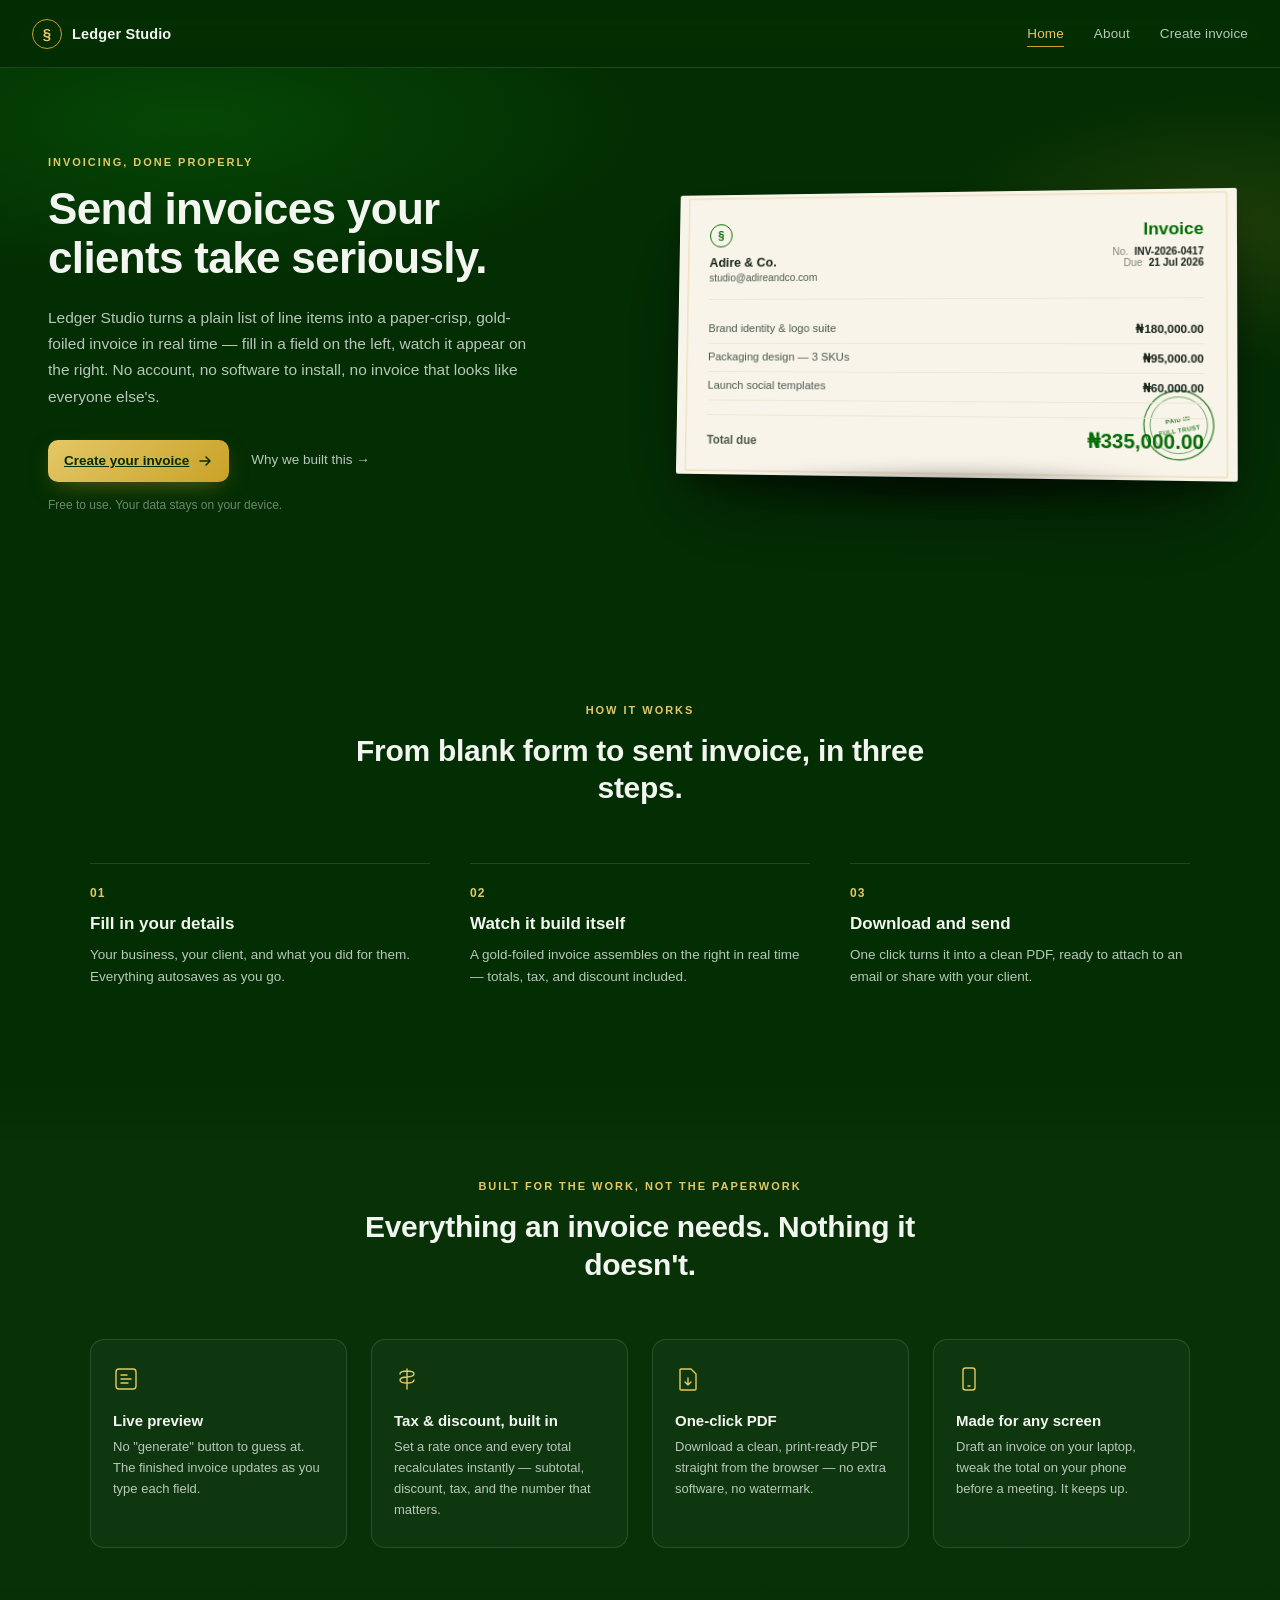
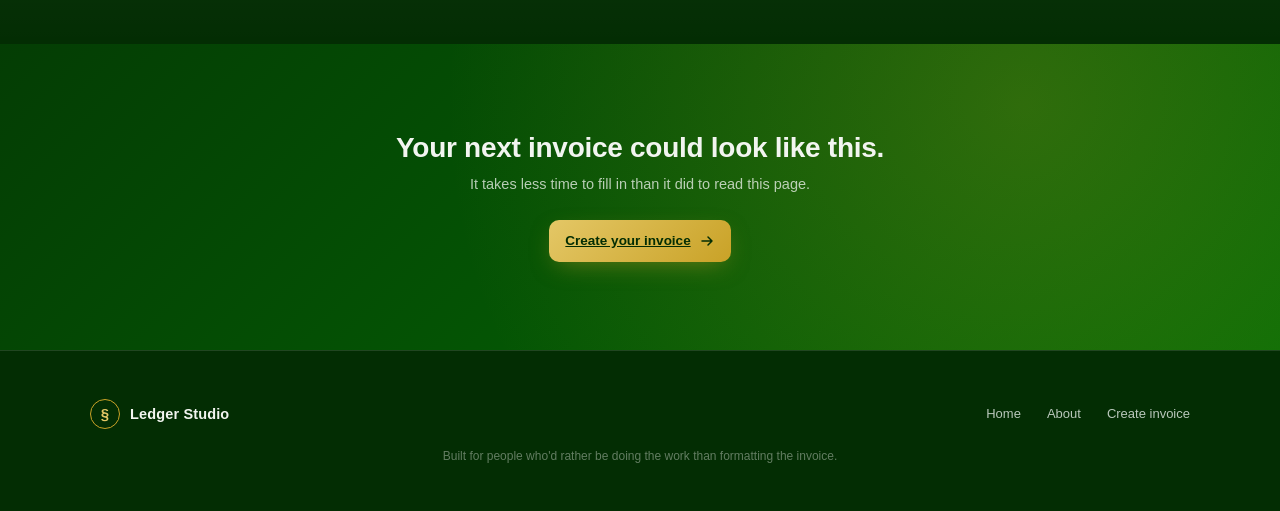
==== Index.html @ af2171fd "My first push" ====
<!DOCTYPE html>
<html lang="en">
<head>
<meta charset="UTF-8">
<meta name="viewport" content="width=device-width, initial-scale=1.0">
<title>Ledger Studio — Invoices your clients take seriously</title>
<link rel="preconnect" href="https://api.fontshare.com">
<link href="https://api.fontshare.com/v2/css?f[]=satoshi@400,500,700,900&display=swap" rel="stylesheet">
<link rel="stylesheet" href="style.css">
</head>
<body class="page-marketing">

<!-- ============ SITE NAV ============ -->
<nav class="site-nav">
  <a href="index.html" class="site-nav-brand">
    <span class="site-nav-mark">§</span>
    <span>Ledger Studio</span>
  </a>
  <div class="site-nav-links">
    <a href="index.html" class="site-nav-active">Home</a>
    <a href="about.html">About</a>
    <a href="app.html">Create invoice</a>
  </div>
  <button class="site-nav-toggle" aria-label="Toggle menu" aria-expanded="false">
    <span></span><span></span><span></span>
  </button>
</nav>

<!-- ============ HERO ============ -->
<header class="hero">
  <div class="hero-glow" aria-hidden="true"></div>
  <div class="hero-inner">
    <div class="hero-copy" data-reveal>
      <p class="eyebrow">Invoicing, done properly</p>
      <h1 class="hero-title">Send invoices your<br>clients take seriously.</h1>
      <p class="hero-sub">
        Ledger Studio turns a plain list of line items into a paper-crisp,
        gold-foiled invoice in real time — fill in a field on the left,
        watch it appear on the right. No account, no software to install,
        no invoice that looks like everyone else's.
      </p>
      <div class="hero-actions">
        <a href="app.html" class="primary-btn hero-cta">
          <span>Create your invoice</span>
          <svg width="16" height="16" viewBox="0 0 16 16" fill="none"><path d="M3 8h10M9 4l4 4-4 4" stroke="currentColor" stroke-width="1.5" stroke-linecap="round" stroke-linejoin="round"/></svg>
        </a>
        <a href="about.html" class="text-link">Why we built this →</a>
      </div>
      <p class="hero-note">Free to use. Your data stays on your device.</p>
    </div>

    <!-- signature element: live-feeling mini invoice mockup -->
    <div class="hero-mock-wrap" data-reveal>
      <div class="hero-mock">
        <svg class="foil-frame" viewBox="0 0 800 1040" preserveAspectRatio="none">
          <rect x="14" y="14" width="772" height="1012" rx="2" class="foil-rect"/>
        </svg>
        <div class="mock-head">
          <div>
            <span class="mock-mark">§</span>
            <p class="mock-brand">Adire &amp; Co.</p>
            <p class="mock-detail">studio@adireandco.com</p>
          </div>
          <div class="mock-meta">
            <p class="mock-invoice-word">Invoice</p>
            <p class="mock-row"><span>No.</span><b>INV-2026-0417</b></p>
            <p class="mock-row"><span>Due</span><b>21 Jul 2026</b></p>
          </div>
        </div>
        <div class="mock-divider"></div>
        <div class="mock-line"><span>Brand identity &amp; logo suite</span><b>₦180,000.00</b></div>
        <div class="mock-line"><span>Packaging design — 3 SKUs</span><b>₦95,000.00</b></div>
        <div class="mock-line mock-line-in"><span>Launch social templates</span><b>₦60,000.00</b></div>
        <div class="mock-divider thin"></div>
        <div class="mock-total">
          <span>Total due</span>
          <b id="mockTotal">₦0.00</b>
        </div>
        <div class="mock-seal">
          <svg width="72" height="72" viewBox="0 0 120 120">
            <circle cx="60" cy="60" r="56" class="seal-ring"/>
            <circle cx="60" cy="60" r="46" class="seal-ring-inner"/>
            <text x="60" y="55" text-anchor="middle" class="seal-text">PAID IN</text>
            <text x="60" y="72" text-anchor="middle" class="seal-text">FULL TRUST</text>
          </svg>
        </div>
      </div>
      <div class="hero-mock-shadow" aria-hidden="true"></div>
    </div>
  </div>
</header>

<!-- ============ HOW IT WORKS ============ -->
<section class="section" id="how">
  <div class="section-inner">
    <p class="eyebrow center" data-reveal>How it works</p>
    <h2 class="section-title center" data-reveal>From blank form to sent invoice, in three steps.</h2>

    <div class="steps">
      <div class="step" data-reveal>
        <span class="step-index">01</span>
        <h3>Fill in your details</h3>
        <p>Your business, your client, and what you did for them. Everything autosaves as you go.</p>
      </div>
      <div class="step" data-reveal>
        <span class="step-index">02</span>
        <h3>Watch it build itself</h3>
        <p>A gold-foiled invoice assembles on the right in real time — totals, tax, and discount included.</p>
      </div>
      <div class="step" data-reveal>
        <span class="step-index">03</span>
        <h3>Download and send</h3>
        <p>One click turns it into a clean PDF, ready to attach to an email or share with your client.</p>
      </div>
    </div>
  </div>
</section>

<!-- ============ FEATURES ============ -->
<section class="section section-alt" id="features">
  <div class="section-inner">
    <p class="eyebrow center" data-reveal>Built for the work, not the paperwork</p>
    <h2 class="section-title center" data-reveal>Everything an invoice needs. Nothing it doesn't.</h2>

    <div class="feature-grid">
      <article class="feature-card" data-reveal>
        <svg width="26" height="26" viewBox="0 0 26 26" fill="none"><rect x="3" y="3" width="20" height="20" rx="3" stroke="currentColor" stroke-width="1.4"/><path d="M8 13h10M8 9h6M8 17h7" stroke="currentColor" stroke-width="1.4" stroke-linecap="round"/></svg>
        <h3>Live preview</h3>
        <p>No "generate" button to guess at. The finished invoice updates as you type each field.</p>
      </article>
      <article class="feature-card" data-reveal>
        <svg width="26" height="26" viewBox="0 0 26 26" fill="none"><path d="M13 3v20M6 8c0-2.5 3-3 7-3s7 .8 7 3-3 2.7-7 3-7 .5-7 3 3 3 7 3 7-.5 7-3" stroke="currentColor" stroke-width="1.4" stroke-linecap="round"/></svg>
        <h3>Tax &amp; discount, built in</h3>
        <p>Set a rate once and every total recalculates instantly — subtotal, discount, tax, and the number that matters.</p>
      </article>
      <article class="feature-card" data-reveal>
        <svg width="26" height="26" viewBox="0 0 26 26" fill="none"><path d="M6 3h10l5 5v15a1 1 0 0 1-1 1H6a1 1 0 0 1-1-1V4a1 1 0 0 1 1-1z" stroke="currentColor" stroke-width="1.4" stroke-linejoin="round"/><path d="M13 12v7m0 0l-3-3m3 3l3-3" stroke="currentColor" stroke-width="1.4" stroke-linecap="round" stroke-linejoin="round"/></svg>
        <h3>One-click PDF</h3>
        <p>Download a clean, print-ready PDF straight from the browser — no extra software, no watermark.</p>
      </article>
      <article class="feature-card" data-reveal>
        <svg width="26" height="26" viewBox="0 0 26 26" fill="none"><rect x="7" y="2" width="12" height="22" rx="2.5" stroke="currentColor" stroke-width="1.4"/><path d="M12 20h2" stroke="currentColor" stroke-width="1.4" stroke-linecap="round"/></svg>
        <h3>Made for any screen</h3>
        <p>Draft an invoice on your laptop, tweak the total on your phone before a meeting. It keeps up.</p>
      </article>
    </div>
  </div>
</section>

<!-- ============ CTA BANNER ============ -->
<section class="cta-banner">
  <div class="cta-banner-inner" data-reveal>
    <h2>Your next invoice could look like this.</h2>
    <p>It takes less time to fill in than it did to read this page.</p>
    <a href="app.html" class="primary-btn">
      <span>Create your invoice</span>
      <svg width="16" height="16" viewBox="0 0 16 16" fill="none"><path d="M3 8h10M9 4l4 4-4 4" stroke="currentColor" stroke-width="1.5" stroke-linecap="round" stroke-linejoin="round"/></svg>
    </a>
  </div>
</section>

<!-- ============ FOOTER ============ -->
<footer class="site-footer">
  <div class="footer-inner">
    <a href="index.html" class="site-nav-brand">
      <span class="site-nav-mark">§</span>
      <span>Ledger Studio</span>
    </a>
    <div class="footer-links">
      <a href="index.html">Home</a>
      <a href="about.html">About</a>
      <a href="app.html">Create invoice</a>
    </div>
    <p class="footer-credit">Built for people who'd rather be doing the work than formatting the invoice.</p>
  </div>
</footer>

<script src="main.js"></script>
<script>
  // count up the hero mock total once it scrolls into view
  const mockTotalEl = document.getElementById('mockTotal');
  const target = 335000;
  const symbol = '₦';
  let started = false;
  const fmt = (n) => symbol + n.toLocaleString('en-US', { minimumFractionDigits: 2, maximumFractionDigits: 2 });

  const wrap = document.querySelector('.hero-mock-wrap');
  if (wrap && 'IntersectionObserver' in window) {
    const obs = new IntersectionObserver((entries) => {
      entries.forEach((entry) => {
        if (entry.isIntersecting && !started) {
          started = true;
          const duration = 1100;
          const start = performance.now();
          function tick(now){
            const p = Math.min(1, (now - start) / duration);
            const eased = 1 - Math.pow(1 - p, 3);
            mockTotalEl.textContent = fmt(target * eased);
            if (p < 1) requestAnimationFrame(tick);
          }
          requestAnimationFrame(tick);
          obs.disconnect();
        }
      });
    }, { threshold: 0.4 });
    obs.observe(wrap);
  } else if (mockTotalEl) {
    mockTotalEl.textContent = fmt(target);
  }
</script>
</body>
</html>
---- style.css ----
/* ============================================================
   LEDGER STUDIO — INVOICE GENERATOR
   Design tokens
   ============================================================ */
:root{
  --green-900:#032D03;
  --green-800:#043D04;
  --green-700:#046C04;
  --green-600:#0B8A0B;
  --green-500:#15A315;
  --gold:#C9A227;
  --gold-soft:#E4C766;
  --cream:#F8F4EA;
  --cream-dim:#EDE6D4;
  --ink:#16241A;
  --ink-soft:#4B5A4E;
  --offwhite:#F2F5F0;
  --offwhite-dim:#B9C7BB;
  --line:rgba(242,245,240,0.12);

  --font: 'Satoshi', -apple-system, BlinkMacSystemFont, 'Segoe UI', sans-serif;

  --nav-h: 68px;

  --ease: cubic-bezier(.22,.9,.32,1);
  --ease-soft: cubic-bezier(.4,0,.2,1);
}

*{ box-sizing:border-box; margin:0; padding:0; }

html{ scroll-behavior:smooth; }

body{
  font-family:var(--font);
  background: var(--green-900);
  color: var(--offwhite);
  min-height:100vh;
  overflow-x:hidden;
}

::selection{ background:var(--gold); color:var(--green-900); }

::-webkit-scrollbar{ width:8px; height:8px; }
::-webkit-scrollbar-track{ background:transparent; }
::-webkit-scrollbar-thumb{ background:rgba(242,245,240,0.18); border-radius:8px; }
::-webkit-scrollbar-thumb:hover{ background:var(--gold); }

button, input, select, textarea{ font-family:var(--font); }

/* ============================================================
   INTRO CURTAIN — draws a check inside a ring, then lifts away
   ============================================================ */
.curtain{
  position:fixed; inset:0; z-index:100;
  background: radial-gradient(circle at 50% 40%, var(--green-800), var(--green-900) 70%);
  display:flex; flex-direction:column; align-items:center; justify-content:center;
  gap:18px;
  animation: curtainLift .9s var(--ease) 1.9s forwards;
}
.curtain-mark{ animation: markIn .8s var(--ease-soft) .15s both; }
.curtain-check{
  stroke-dasharray:40; stroke-dashoffset:40;
  animation: drawCheck .6s var(--ease-soft) .9s forwards;
}
.curtain-label{
  font-size:11px; letter-spacing:.32em; font-weight:700;
  color:var(--gold-soft); opacity:0;
  animation: fadeUp .6s var(--ease-soft) 1.1s forwards;
}
@keyframes markIn{ from{ opacity:0; transform:scale(.7);} to{ opacity:1; transform:scale(1);} }
@keyframes drawCheck{ to{ stroke-dashoffset:0; } }
@keyframes fadeUp{ from{ opacity:0; transform:translateY(8px);} to{ opacity:1; transform:translateY(0);} }
@keyframes curtainLift{
  to{ opacity:0; visibility:hidden; transform:translateY(-3%); pointer-events:none; }
}

/* ============================================================
   SITE NAV — shared across index / about / app
   ============================================================ */
.site-nav{
  position:sticky; top:0; z-index:50;
  height:var(--nav-h);
  display:flex; align-items:center; justify-content:space-between;
  padding:0 32px;
  background:rgba(3,45,3,0.72);
  backdrop-filter:blur(14px) saturate(140%);
  -webkit-backdrop-filter:blur(14px) saturate(140%);
  border-bottom:1px solid var(--line);
  transition: background .3s var(--ease-soft), box-shadow .3s var(--ease-soft);
}
.site-nav.scrolled{
  background:rgba(3,45,3,0.92);
  box-shadow:0 8px 24px -12px rgba(0,0,0,0.5);
}
.site-nav-brand{
  display:flex; align-items:center; gap:10px;
  color:var(--offwhite); text-decoration:none;
  font-weight:700; font-size:14.5px; letter-spacing:.01em;
}
.site-nav-mark{
  width:30px; height:30px; border-radius:50%;
  border:1px solid var(--gold); color:var(--gold-soft);
  display:flex; align-items:center; justify-content:center;
  font-size:15px; font-weight:700; flex-shrink:0;
}
.site-nav-links{
  display:flex; align-items:center; gap:30px;
}
.site-nav-links a{
  color:var(--offwhite-dim); text-decoration:none; font-size:13.5px;
  letter-spacing:.01em; position:relative; padding:6px 0;
  transition:color .2s var(--ease-soft);
}
.site-nav-links a::after{
  content:""; position:absolute; left:0; right:100%; bottom:0; height:1px;
  background:var(--gold); transition:right .25s var(--ease-soft);
}
.site-nav-links a:hover{ color:var(--offwhite); }
.site-nav-links a:hover::after{ right:0; }
.site-nav-links a.site-nav-active{ color:var(--gold-soft); }
.site-nav-links a.site-nav-active::after{ right:0; }

.site-nav-toggle{
  display:none; flex-direction:column; justify-content:center; gap:5px;
  width:36px; height:36px; background:transparent; border:none; cursor:pointer;
  padding:0;
}
.site-nav-toggle span{
  display:block; width:22px; height:1.5px; background:var(--offwhite);
  transition: transform .3s var(--ease-soft), opacity .2s var(--ease-soft);
  margin:0 auto;
}
.site-nav-toggle.open span:nth-child(1){ transform:translateY(6.5px) rotate(45deg); }
.site-nav-toggle.open span:nth-child(2){ opacity:0; }
.site-nav-toggle.open span:nth-child(3){ transform:translateY(-6.5px) rotate(-45deg); }

@media (max-width: 760px){
  .site-nav{ padding:0 18px; }
  .site-nav-toggle{ display:flex; }
  .site-nav-links{
    position:fixed; top:var(--nav-h); left:0; right:0;
    background:var(--green-900); border-bottom:1px solid var(--line);
    flex-direction:column; align-items:flex-start; gap:0;
    max-height:0; overflow:hidden; opacity:0;
    transition: max-height .35s var(--ease-soft), opacity .25s var(--ease-soft);
  }
  .site-nav-links.open{ max-height:280px; opacity:1; box-shadow:0 16px 30px -14px rgba(0,0,0,.5); }
  .site-nav-links a{ width:100%; padding:16px 20px; border-bottom:1px solid var(--line); }
  .site-nav-links a::after{ display:none; }
}

/* ============================================================
   SHELL LAYOUT
   ============================================================ */
.shell{
  display:grid;
  grid-template-columns: 420px 1fr;
  min-height:100vh;
}

/* ============================================================
   LEFT PANEL — control surface
   ============================================================ */
.panel{
  background: linear-gradient(180deg, var(--green-800), var(--green-900) 60%);
  border-right:1px solid var(--line);
  display:flex; flex-direction:column;
  height:calc(100vh - var(--nav-h)); position:sticky; top:var(--nav-h);
}

.panel-head{
  display:flex; align-items:center; justify-content:space-between;
  padding:26px 28px 20px;
  border-bottom:1px solid var(--line);
}
.brand{ display:flex; align-items:center; gap:12px; }
.brand-mark{
  width:36px; height:36px; border-radius:50%;
  border:1px solid var(--gold);
  display:flex; align-items:center; justify-content:center;
  font-size:18px; color:var(--gold-soft);
  font-weight:700;
}
.brand-name{ font-size:15px; font-weight:700; letter-spacing:.01em; }
.brand-sub{ font-size:11px; color:var(--offwhite-dim); letter-spacing:.05em; margin-top:1px; }

.ghost-btn{
  background:transparent; border:1px solid var(--line); color:var(--offwhite-dim);
  font-size:11px; padding:7px 13px; border-radius:20px; cursor:pointer;
  letter-spacing:.03em;
  transition: border-color .25s var(--ease-soft), color .25s var(--ease-soft);
}
.ghost-btn:hover{ border-color:var(--gold); color:var(--gold-soft); }

.panel-scroll{
  flex:1; overflow-y:auto;
  padding:8px 28px 28px;
}

.field-group{
  padding-top:26px;
  animation: groupIn .6s var(--ease-soft) both;
  animation-delay: calc(var(--d) * 70ms + 200ms);
}
@keyframes groupIn{
  from{ opacity:0; transform:translateY(10px); }
  to{ opacity:1; transform:translateY(0); }
}

.group-title{
  display:flex; align-items:center; gap:10px;
  font-size:13px; font-weight:700; color:var(--offwhite);
  margin-bottom:14px; letter-spacing:.01em;
}
.group-index{
  font-size:9px; letter-spacing:.12em; font-weight:700;
  color:var(--green-900); background:var(--gold-soft);
  padding:3px 8px; border-radius:20px;
}

.field{ margin-bottom:12px; }
.field-row{ display:grid; grid-template-columns:1fr 1fr; gap:10px; }

.field label{
  display:block; font-size:10.5px; color:var(--offwhite-dim);
  margin-bottom:6px; letter-spacing:.03em;
}

.field input, .field select, .field textarea{
  width:100%; background:rgba(242,245,240,0.05);
  border:1px solid var(--line); color:var(--offwhite);
  padding:10px 12px; border-radius:9px; font-size:13.5px;
  transition: border-color .2s var(--ease-soft), background .2s var(--ease-soft);
  outline:none;
}
.field input::placeholder, .field textarea::placeholder{ color:rgba(242,245,240,0.28); }
.field input:focus, .field select:focus, .field textarea:focus{
  border-color:var(--gold); background:rgba(242,245,240,0.08);
}
.field textarea{ resize:vertical; line-height:1.5; }
.field select{ appearance:none; cursor:pointer;
  background-image:url("data:image/svg+xml,%3Csvg xmlns='http://www.w3.org/2000/svg' width='10' height='6'%3E%3Cpath d='M1 1l4 4 4-4' stroke='%23B9C7BB' stroke-width='1.4' fill='none' stroke-linecap='round'/%3E%3C/svg%3E");
  background-repeat:no-repeat; background-position:right 12px center;
}

/* ---- line items ---- */
.items-list{ display:flex; flex-direction:column; gap:8px; margin-bottom:12px; }

.item-row{
  display:grid;
  grid-template-columns: 1fr 44px 66px 78px 22px;
  gap:6px; align-items:center;
  animation: itemIn .35s var(--ease-soft) both;
}
@keyframes itemIn{ from{ opacity:0; transform:translateX(-6px);} to{ opacity:1; transform:translateX(0);} }

.item-row input{
  background:rgba(242,245,240,0.05); border:1px solid var(--line); color:var(--offwhite);
  border-radius:7px; padding:8px 8px; font-size:12.5px; width:100%; outline:none;
  transition: border-color .2s var(--ease-soft);
}
.item-row input:focus{ border-color:var(--gold); }
.item-amount{
  font-size:12px; color:var(--gold-soft); text-align:right; font-weight:700;
  white-space:nowrap; overflow:hidden; text-overflow:ellipsis;
}
.item-remove{
  background:transparent; border:none; color:var(--offwhite-dim); cursor:pointer;
  width:22px; height:22px; display:flex; align-items:center; justify-content:center;
  border-radius:50%; transition:color .2s, background .2s;
}
.item-remove:hover{ color:#E4736B; background:rgba(228,115,107,0.12); }

.add-item-btn{
  width:100%; background:transparent; border:1px dashed var(--line);
  color:var(--offwhite-dim); padding:10px; border-radius:9px; cursor:pointer;
  font-size:12.5px; display:flex; align-items:center; justify-content:center; gap:6px;
  transition: border-color .2s var(--ease-soft), color .2s var(--ease-soft);
}
.add-item-btn:hover{ border-color:var(--gold); color:var(--gold-soft); }
.plus{ font-size:14px; }

/* ---- panel footer ---- */
.panel-foot{
  padding:18px 28px 24px; border-top:1px solid var(--line);
  display:flex; flex-direction:column; gap:10px;
}
.primary-btn{
  background: linear-gradient(135deg, var(--gold-soft), var(--gold));
  color:var(--green-900); border:none; border-radius:10px;
  padding:13px 16px; font-size:13.5px; font-weight:700; cursor:pointer;
  display:flex; align-items:center; justify-content:center; gap:8px;
  transition: transform .2s var(--ease-soft), box-shadow .2s var(--ease-soft);
  box-shadow: 0 8px 24px -8px rgba(201,162,39,0.5);
}
.primary-btn:hover{ transform:translateY(-2px); box-shadow:0 12px 28px -8px rgba(201,162,39,0.65); }
.primary-btn:active{ transform:translateY(0); }
.primary-btn svg{ transition:transform .2s var(--ease-soft); }
.primary-btn:hover svg{ transform:translateX(3px); }

.secondary-btn{
  background:transparent; border:1px solid var(--line); color:var(--offwhite);
  border-radius:10px; padding:12px 16px; font-size:13px; cursor:pointer;
  transition: border-color .2s var(--ease-soft), color .2s var(--ease-soft);
}
.secondary-btn:hover{ border-color:var(--green-500); color:var(--green-500); }

/* ============================================================
   RIGHT STAGE — live paper preview
   ============================================================ */
.stage{
  background:
    radial-gradient(circle at 20% 0%, rgba(11,138,11,0.18), transparent 55%),
    radial-gradient(circle at 100% 100%, rgba(201,162,39,0.08), transparent 45%),
    var(--green-900);
  display:flex; align-items:flex-start; justify-content:center;
  padding:64px 48px;
  min-height:calc(100vh - var(--nav-h));
  overflow-y:auto;
}
.stage-inner{
  width:100%; max-width:800px;
  animation: paperRise 1s var(--ease) .3s both;
}
@keyframes paperRise{
  from{ opacity:0; transform:translateY(40px) scale(.97); }
  to{ opacity:1; transform:translateY(0) scale(1); }
}

.paper{
  position:relative;
  background: var(--cream);
  color:var(--ink);
  width:100%;
  min-height:1040px;
  padding:56px 60px 50px;
  box-shadow:
    0 30px 70px -20px rgba(0,0,0,0.55),
    0 8px 20px -6px rgba(0,0,0,0.35);
  transition: box-shadow .4s var(--ease-soft), transform .4s var(--ease-soft);
}
.paper:hover{ transform:translateY(-3px); box-shadow:0 40px 90px -18px rgba(0,0,0,.6), 0 10px 24px -6px rgba(0,0,0,.4); }

.foil-frame{ position:absolute; inset:0; width:100%; height:100%; pointer-events:none; }
.foil-rect{
  fill:none; stroke:var(--gold); stroke-width:1;
  stroke-dasharray:3568; stroke-dashoffset:3568;
  animation: foilDraw 2.1s var(--ease-soft) .6s forwards;
  opacity:.65;
}
@keyframes foilDraw{ to{ stroke-dashoffset:0; } }

.paper-watermark{
  position:absolute; bottom:26px; right:44px;
  font-size:11px; letter-spacing:.35em; color:var(--cream-dim);
  font-weight:700; opacity:.8;
}

/* seal stamp */
.seal{
  position:absolute; top:40%; right:60px;
  opacity:0; transform:scale(2.4) rotate(-18deg);
  pointer-events:none;
}
.seal.stamped{
  animation: sealStamp .6s cubic-bezier(.34,1.56,.64,1) forwards;
}
@keyframes sealStamp{
  0%{ opacity:0; transform:scale(2.4) rotate(-18deg); }
  55%{ opacity:.92; transform:scale(.92) rotate(-12deg); }
  75%{ transform:scale(1.05) rotate(-12deg); }
  100%{ opacity:.9; transform:scale(1) rotate(-12deg); }
}
.seal-ring{ fill:none; stroke:var(--green-700); stroke-width:2; }
.seal-ring-inner{ fill:none; stroke:var(--green-700); stroke-width:1; }
.seal-text{ font-family:var(--font); font-size:10px; font-weight:700; fill:var(--green-700); letter-spacing:.06em; }

/* paper header */
.paper-head{
  display:flex; justify-content:space-between; align-items:flex-start;
  gap:24px; position:relative; z-index:1;
}
.paper-mark{
  display:inline-flex; width:34px; height:34px; border-radius:50%;
  border:1px solid var(--green-700); color:var(--green-700);
  align-items:center; justify-content:center; font-weight:700; font-size:17px;
  margin-bottom:14px;
}
.paper-brand{ max-width:280px; }
.paper-from-name{ font-size:17px; font-weight:700; margin-bottom:6px; color:var(--ink); }
.paper-from-detail{ font-size:12px; color:var(--ink-soft); line-height:1.6; }

.paper-invoice-meta{ text-align:right; }
.invoice-word{
  font-size:30px; font-weight:900; letter-spacing:-.01em;
  color:var(--green-700); margin-bottom:12px;
}
.meta-row{ font-size:12px; color:var(--ink-soft); margin-bottom:4px; display:flex; gap:8px; justify-content:flex-end; }
.meta-row span{ min-width:44px; text-align:left; opacity:.7; }
.meta-row b{ color:var(--ink); font-weight:700; }

.paper-divider{ height:1px; background:var(--cream-dim); margin:28px 0 22px; position:relative; z-index:1; }
.paper-divider.thin{ margin:26px 0 14px; }

.paper-bill-to{ position:relative; z-index:1; margin-bottom:26px; }
.bill-to-label{ font-size:10px; letter-spacing:.14em; color:var(--green-700); font-weight:700; margin-bottom:8px; }
.bill-to-name{ font-size:15px; font-weight:700; margin-bottom:4px; }
.bill-to-detail{ font-size:12px; color:var(--ink-soft); line-height:1.6; }

/* table */
.paper-table{ width:100%; border-collapse:collapse; position:relative; z-index:1; }
.paper-table thead th{
  text-align:left; font-size:10px; letter-spacing:.1em; color:var(--ink-soft);
  font-weight:700; padding-bottom:10px; border-bottom:1.5px solid var(--green-700);
}
.paper-table .col-qty, .paper-table .col-rate, .paper-table .col-amount{ text-align:right; }
.paper-table tbody td{
  padding:12px 0; border-bottom:1px solid var(--cream-dim);
  font-size:13px; vertical-align:top;
  animation: rowFade .4s var(--ease-soft) both;
}
@keyframes rowFade{ from{ opacity:0; transform:translateY(4px);} to{ opacity:1; transform:translateY(0);} }
.paper-table .row-desc{ font-weight:600; max-width:280px; word-break:break-word; overflow-wrap:break-word; }
.paper-table .row-qty, .paper-table .row-rate, .paper-table .row-amount{ text-align:right; color:var(--ink-soft); }
.paper-table .row-amount{ color:var(--ink); font-weight:700; }
.empty-row td{ text-align:center; color:var(--ink-soft); font-size:12px; padding:24px 0; font-style:italic; }

/* totals */
.paper-totals{ display:flex; justify-content:flex-end; position:relative; z-index:1; margin-top:8px; }
.totals-inner{ width:260px; }
.totals-row{ display:flex; justify-content:space-between; font-size:13px; padding:7px 0; color:var(--ink-soft); }
.totals-row b{ color:var(--ink); font-weight:600; }
.total-final{
  border-top:1.5px solid var(--green-700); margin-top:6px; padding-top:12px;
  font-size:15px;
}
.total-final span{ color:var(--ink); font-weight:700; }
.total-final b{
  color:var(--green-700); font-weight:900; font-size:19px;
  transition: color .3s;
}

.paper-foot{ position:relative; z-index:1; }
.foot-label{ font-size:10px; letter-spacing:.12em; color:var(--green-700); font-weight:700; margin-bottom:6px; }
.foot-note{ font-size:12px; color:var(--ink-soft); line-height:1.6; max-width:480px; }

/* ============================================================
   RESPONSIVE
   Breakpoints: 1080 (stack panel above stage), 760 (tighten
   spacing + item grid), 480 (phone: single-column everything,
   larger tap targets, compact paper)
   ============================================================ */

/* --- tablet & below: stack panel above the live preview --- */
@media (max-width: 1080px){
  .shell{ grid-template-columns:1fr; }
  .panel{
    position:relative; height:auto; width:100%;
    border-right:none; border-bottom:1px solid var(--line);
  }
  .panel-scroll{ overflow-y:visible; max-height:none; }
  .stage{ padding:40px 24px 72px; }
}

/* --- small tablet / large phone --- */
@media (max-width: 760px){
  .panel-head{ padding:22px 20px 16px; }
  .panel-scroll{ padding:8px 20px 20px; }
  .panel-foot{ padding:16px 20px 20px; }

  .field-row{ grid-template-columns:1fr 1fr; gap:8px; }

  /* item row: keep qty/rate/amount readable, wrap remove button */
  .item-row{
    grid-template-columns: 1fr 52px 78px 84px 30px;
    gap:5px;
  }
  .item-remove{ width:30px; height:30px; }

  .stage{ padding:32px 18px 64px; }
  .paper{ padding:44px 34px 38px; min-height:0; }
  .invoice-word{ font-size:26px; }
}

/* --- phone --- */
@media (max-width: 480px){
  .panel-head{ padding:18px 16px 14px; }
  .brand-mark{ width:32px; height:32px; font-size:16px; }
  .panel-scroll{ padding:6px 16px 18px; }
  .panel-foot{ padding:14px 16px 18px; gap:8px; }

  .field-row{ grid-template-columns:1fr; gap:12px; }

  .items-list{ gap:12px; }
  .item-row{
    grid-template-columns: 1fr 1fr;
    grid-template-areas:
      "desc desc"
      "qty rate"
      "amount remove";
    gap:6px;
    padding:10px; border:1px solid var(--line); border-radius:9px;
  }
  .item-row .item-desc{ grid-area:desc; }
  .item-row .item-qty{ grid-area:qty; }
  .item-row .item-rate{ grid-area:rate; }
  .item-row .item-amount{ grid-area:amount; text-align:left; align-self:center; }
  .item-row .item-remove{
    grid-area:remove; justify-self:end; width:32px; height:32px;
    border:1px solid var(--line); border-radius:8px;
  }

  .primary-btn, .secondary-btn, .add-item-btn{ padding:13px 16px; font-size:14px; }
  .ghost-btn{ padding:8px 14px; }

  .stage{ padding:24px 12px 56px; }
  .paper{ padding:32px 20px 28px; }

  .paper-head{ flex-direction:column; gap:18px; }
  .paper-invoice-meta{ text-align:left; width:100%; }
  .meta-row{ justify-content:flex-start; }
  .invoice-word{ font-size:24px; margin-bottom:8px; }

  .paper-table{ font-size:12px; }
  .paper-table thead th{ font-size:9px; }
  .paper-table .row-desc{ max-width:120px; }

  .totals-inner{ width:100%; max-width:260px; }
  .total-final b{ font-size:17px; }

  .seal{ right:24px; top:34%; transform-origin:center; }
  .seal svg{ width:88px; height:88px; }

  .paper-watermark{ right:20px; bottom:18px; font-size:9px; letter-spacing:.28em; }
}

/* --- very small phones --- */
@media (max-width: 360px){
  .item-row{ padding:8px; }
  .paper{ padding:26px 16px 24px; }
  .invoice-word{ font-size:21px; }
  .field input, .field select, .field textarea{ font-size:13px; padding:9px 10px; }
}

/* ============================================================
   MARKETING PAGES — landing (index) & about
   ============================================================ */
.page-marketing{ background:var(--green-900); }

.eyebrow{
  font-size:11px; letter-spacing:.18em; text-transform:uppercase;
  color:var(--gold-soft); font-weight:700; margin-bottom:16px;
}
.eyebrow.center{ text-align:center; }

[data-reveal]{
  opacity:0; transform:translateY(24px);
  transition: opacity .8s var(--ease), transform .8s var(--ease);
}
[data-reveal].revealed{ opacity:1; transform:translateY(0); }

/* ---------- hero ---------- */
.hero{
  position:relative; overflow:hidden;
  padding:88px 48px 96px;
}
.hero-glow{
  position:absolute; inset:0; pointer-events:none;
  background:
    radial-gradient(ellipse 60% 50% at 15% 10%, rgba(11,138,11,0.28), transparent 60%),
    radial-gradient(ellipse 40% 45% at 95% 30%, rgba(201,162,39,0.14), transparent 55%);
}
.hero-inner{
  position:relative; max-width:1240px; margin:0 auto;
  display:grid; grid-template-columns:1fr 1fr; gap:56px; align-items:center;
}
.hero-title{
  font-size:44px; line-height:1.12; font-weight:900; letter-spacing:-.015em;
  color:var(--offwhite); margin-bottom:22px;
}
.hero-sub{
  font-size:15.5px; line-height:1.7; color:var(--offwhite-dim);
  max-width:480px; margin-bottom:30px;
}
.hero-actions{ display:flex; align-items:center; gap:22px; flex-wrap:wrap; margin-bottom:16px; }
.hero-cta{ width:auto; }
.text-link{
  color:var(--offwhite-dim); text-decoration:none; font-size:13.5px;
  border-bottom:1px solid transparent; padding-bottom:2px;
  transition: color .2s var(--ease-soft), border-color .2s var(--ease-soft);
}
.text-link:hover{ color:var(--gold-soft); border-color:var(--gold-soft); }
.hero-note{ font-size:12px; color:rgba(242,245,240,0.45); }

/* hero invoice mockup */
.hero-mock-wrap{ position:relative; perspective:1400px; }
.hero-mock{
  position:relative; background:var(--cream); color:var(--ink);
  border-radius:2px; padding:30px 32px 26px;
  transform: rotateY(-8deg) rotateX(3deg);
  box-shadow: 0 40px 80px -20px rgba(0,0,0,.55), 0 12px 26px -8px rgba(0,0,0,.4);
  animation: mockFloat 6s ease-in-out infinite;
  overflow:hidden;
}
@keyframes mockFloat{
  0%, 100%{ transform:rotateY(-8deg) rotateX(3deg) translateY(0); }
  50%{ transform:rotateY(-6deg) rotateX(2deg) translateY(-10px); }
}
.hero-mock-shadow{
  position:absolute; left:8%; right:8%; bottom:-30px; height:40px;
  background:radial-gradient(ellipse, rgba(0,0,0,.45), transparent 70%);
  filter:blur(8px);
}
.mock-head{ display:flex; justify-content:space-between; align-items:flex-start; position:relative; z-index:1; }
.mock-mark{
  display:inline-flex; width:24px; height:24px; border-radius:50%;
  border:1px solid var(--green-700); color:var(--green-700);
  align-items:center; justify-content:center; font-weight:700; font-size:12px;
  margin-bottom:8px;
}
.mock-brand{ font-size:13px; font-weight:700; }
.mock-detail{ font-size:10.5px; color:var(--ink-soft); margin-top:2px; }
.mock-meta{ text-align:right; }
.mock-invoice-word{ font-size:17px; font-weight:900; color:var(--green-700); margin-bottom:6px; }
.mock-row{ font-size:10px; color:var(--ink-soft); display:flex; gap:6px; justify-content:flex-end; }
.mock-row span{ opacity:.7; }
.mock-row b{ color:var(--ink); }
.mock-divider{ height:1px; background:var(--cream-dim); margin:16px 0; position:relative; z-index:1; }
.mock-divider.thin{ margin:14px 0 10px; }
.mock-line{
  display:flex; justify-content:space-between; font-size:11.5px;
  padding:7px 0; border-bottom:1px solid var(--cream-dim); position:relative; z-index:1;
}
.mock-line span{ color:var(--ink-soft); }
.mock-line b{ font-weight:700; }
.mock-line-in{ animation: rowFade .5s var(--ease-soft) .4s both; }
.mock-total{ display:flex; justify-content:space-between; align-items:baseline; position:relative; z-index:1; }
.mock-total span{ font-size:12px; color:var(--ink-soft); font-weight:600; }
.mock-total b{ font-size:20px; color:var(--green-700); font-weight:900; }
.mock-seal{
  position:absolute; bottom:14px; right:20px; opacity:.85;
  transform:rotate(-10deg);
}

/* ---------- generic section ---------- */
.section{ padding:96px 48px; }
.section-alt{ background:linear-gradient(180deg, transparent, rgba(255,255,255,0.02) 12%, rgba(255,255,255,0.02) 88%, transparent); }
.section-inner{ max-width:1100px; margin:0 auto; }
.section-title{
  font-size:30px; font-weight:800; letter-spacing:-.01em; line-height:1.25;
  color:var(--offwhite); max-width:640px; margin:0 auto 56px;
}
.section-title.center{ text-align:center; }

/* how it works */
.steps{ display:grid; grid-template-columns:repeat(3, 1fr); gap:40px; }
.step{
  border-top:1px solid var(--line); padding-top:22px;
  transition: transform .3s var(--ease-soft);
}
.step:hover{ transform:translateY(-4px); }
.step-index{
  display:block; font-size:12px; font-weight:700; letter-spacing:.08em;
  color:var(--gold-soft); margin-bottom:14px;
}
.step h3{ font-size:17px; font-weight:700; margin-bottom:10px; color:var(--offwhite); }
.step p{ font-size:13.5px; line-height:1.65; color:var(--offwhite-dim); }

/* feature grid */
.feature-grid{ display:grid; grid-template-columns:repeat(4, 1fr); gap:24px; }
.feature-card{
  background:rgba(242,245,240,0.03); border:1px solid var(--line); border-radius:14px;
  padding:26px 22px; transition: border-color .3s var(--ease-soft), transform .3s var(--ease-soft), background .3s var(--ease-soft);
}
.feature-card:hover{ border-color:var(--gold); transform:translateY(-4px); background:rgba(242,245,240,0.05); }
.feature-card svg{ color:var(--gold-soft); margin-bottom:16px; }
.feature-card h3{ font-size:15px; font-weight:700; margin-bottom:8px; color:var(--offwhite); }
.feature-card p{ font-size:13px; line-height:1.6; color:var(--offwhite-dim); }

/* cta banner */
.cta-banner{
  padding:88px 48px; text-align:center;
  background: linear-gradient(135deg, var(--green-800), var(--green-700));
  position:relative; overflow:hidden;
}
.cta-banner::before{
  content:""; position:absolute; inset:0;
  background: radial-gradient(circle at 80% 20%, rgba(201,162,39,0.22), transparent 55%);
}
.cta-banner-inner{ position:relative; max-width:560px; margin:0 auto; }
.cta-banner-inner h2{ font-size:28px; font-weight:800; color:var(--offwhite); margin-bottom:12px; letter-spacing:-.01em; }
.cta-banner-inner p{ font-size:14.5px; color:rgba(242,245,240,0.75); margin-bottom:28px; }
.cta-banner .primary-btn{ display:inline-flex; width:auto; margin:0 auto; }

/* footer */
.site-footer{ padding:48px; border-top:1px solid var(--line); }
.footer-inner{
  max-width:1100px; margin:0 auto;
  display:flex; align-items:center; justify-content:space-between; flex-wrap:wrap; gap:20px;
}
.footer-links{ display:flex; gap:26px; }
.footer-links a{ color:var(--offwhite-dim); text-decoration:none; font-size:13px; transition:color .2s; }
.footer-links a:hover{ color:var(--gold-soft); }
.footer-credit{ font-size:12px; color:rgba(242,245,240,0.4); width:100%; text-align:center; order:3; }

/* ---------- about page ---------- */
.about-hero{ padding:88px 48px 60px; text-align:center; }
.about-hero-inner{ max-width:720px; margin:0 auto; }
.about-hero .eyebrow{ text-align:center; }
.about-title{
  font-size:36px; font-weight:900; letter-spacing:-.015em; line-height:1.25;
  color:var(--offwhite); margin-bottom:20px;
}
.about-lede{ font-size:15.5px; line-height:1.75; color:var(--offwhite-dim); }

.about-copy{
  max-width:640px; margin:0 auto; padding:0 48px;
  display:flex; flex-direction:column; gap:22px;
}
.about-copy p{ font-size:15px; line-height:1.8; color:var(--offwhite-dim); }

.values-grid{ display:grid; grid-template-columns:repeat(3, 1fr); gap:28px; }
.value-card{
  border-top:1px solid var(--line); padding-top:22px;
  transition: transform .3s var(--ease-soft);
}
.value-card:hover{ transform:translateY(-4px); }
.value-mark{
  display:inline-block; font-size:11px; font-weight:700; letter-spacing:.1em;
  color:var(--green-900); background:var(--gold-soft);
  padding:3px 9px; border-radius:20px; margin-bottom:16px;
}
.value-card h3{ font-size:17px; font-weight:700; margin-bottom:10px; color:var(--offwhite); }
.value-card p{ font-size:13.5px; line-height:1.7; color:var(--offwhite-dim); }

/* ---------- marketing responsive ---------- */
@media (max-width: 1080px){
  .hero-inner{ grid-template-columns:1fr; gap:56px; }
  .hero-mock-wrap{ max-width:440px; margin:0 auto; }
  .hero-title{ font-size:38px; }
}
@media (max-width: 760px){
  .hero{ padding:56px 22px 64px; }
  .hero-title{ font-size:32px; }
  .hero-sub{ font-size:14.5px; }
  .section{ padding:64px 22px; }
  .section-title{ font-size:24px; margin-bottom:40px; }
  .steps{ grid-template-columns:1fr; gap:32px; }
  .feature-grid{ grid-template-columns:1fr 1fr; gap:16px; }
  .cta-banner{ padding:64px 22px; }
  .cta-banner-inner h2{ font-size:23px; }
  .site-footer{ padding:36px 22px; }
  .footer-inner{ justify-content:center; text-align:center; }
  .about-hero{ padding:56px 22px 44px; }
  .about-title{ font-size:27px; }
  .about-copy{ padding:0 22px; }
  .values-grid{ grid-template-columns:1fr; gap:24px; }
}
@media (max-width: 480px){
  .hero-title{ font-size:27px; }
  .hero-actions{ flex-direction:column; align-items:flex-start; gap:16px; }
  .hero-mock{ padding:22px 20px 20px; }
  .mock-invoice-word{ font-size:15px; }
  .mock-total b{ font-size:17px; }
  .feature-grid{ grid-template-columns:1fr; }
  .section-title{ font-size:21px; }
  .about-title{ font-size:23px; }
}

/* ============================================================
   REDUCED MOTION
   ============================================================ */
@media (prefers-reduced-motion: reduce){
  *{ animation-duration:0.001ms !important; animation-iteration-count:1 !important; transition-duration:0.001ms !important; }
  .curtain{ display:none; }
  [data-reveal]{ opacity:1; transform:none; }
  .hero-mock{ animation:none; }
}

/* ============================================================
   PRINT — clean PDF output of the paper only
   ============================================================ */
@media print{
  .curtain, .panel, .site-nav{ display:none !important; }
  .shell{ display:block; }
  .stage{ padding:0; background:#fff; min-height:0; }
  .stage-inner{ max-width:100%; animation:none; }
  .paper{
    box-shadow:none; min-height:0; width:100%;
    animation:none; transform:none !important;
  }
  .foil-rect{ animation:none; stroke-dashoffset:0; }
  .seal{ animation:none; }
}
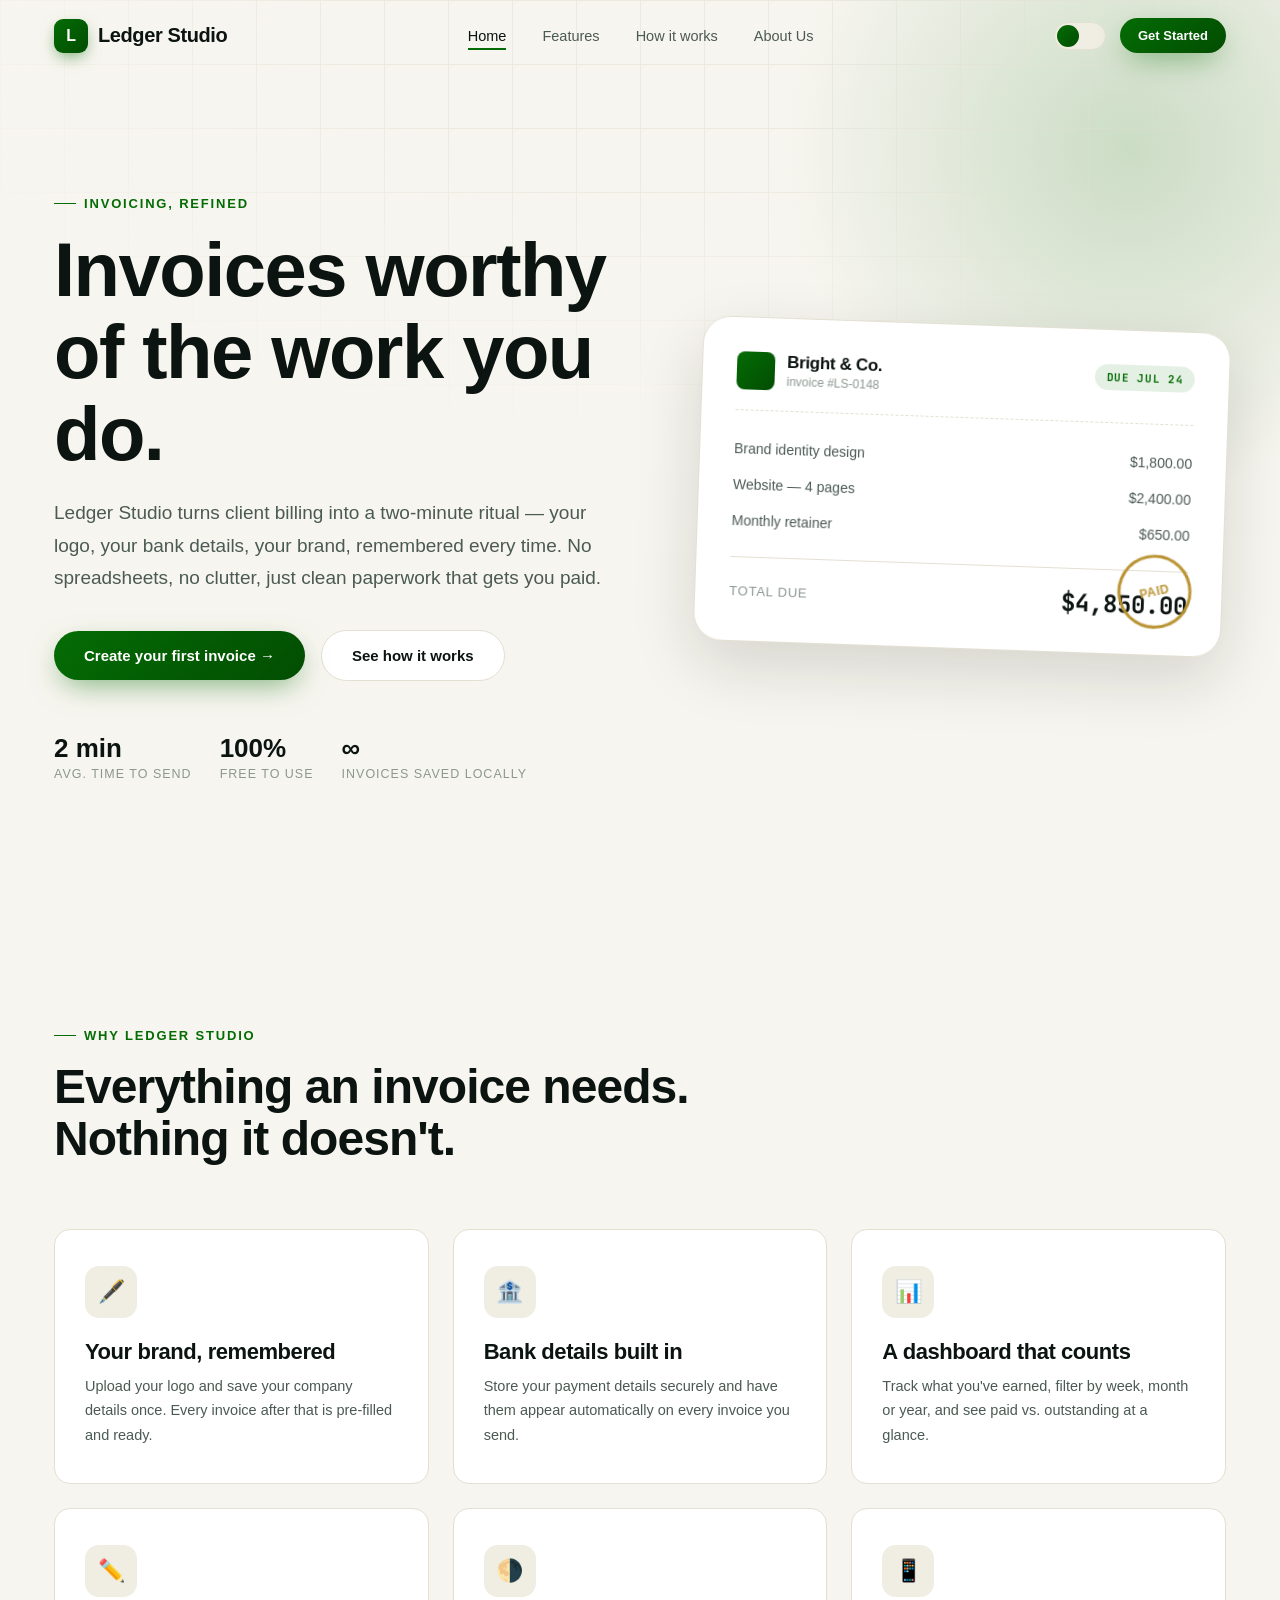
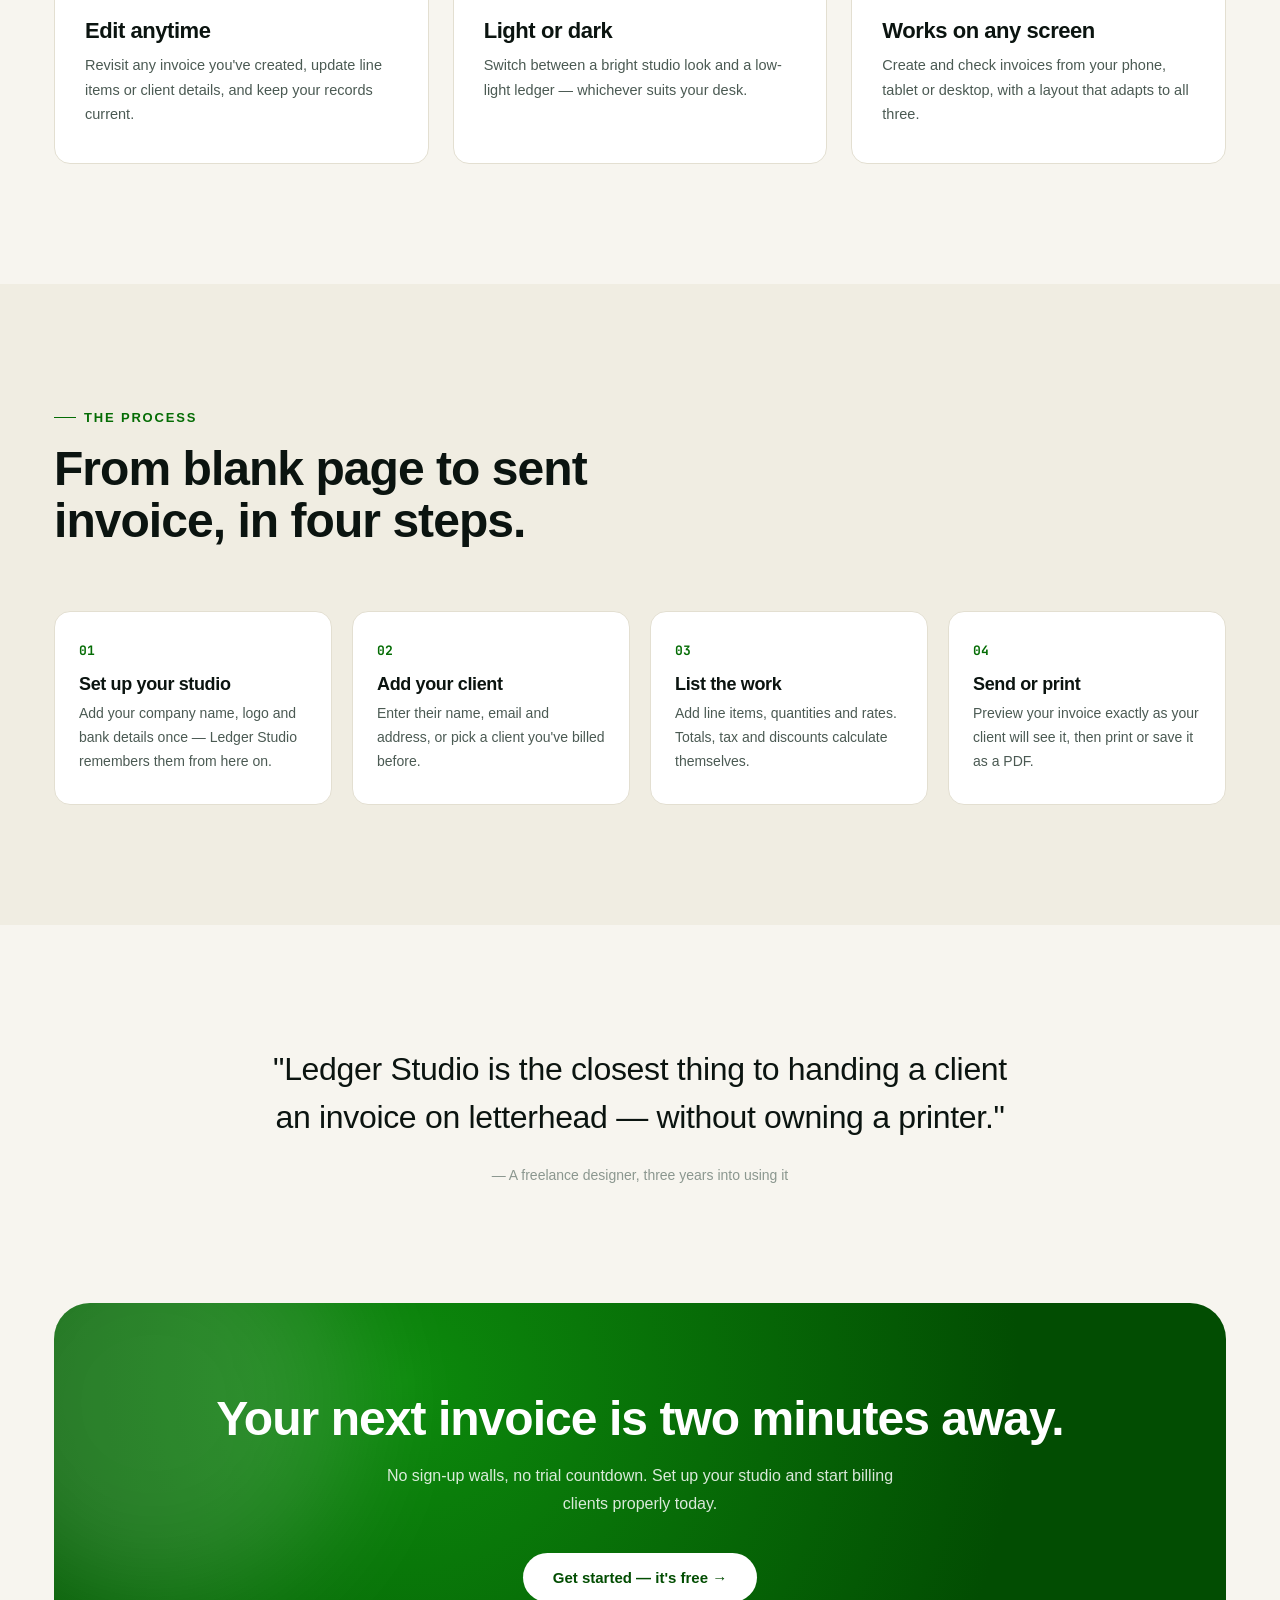
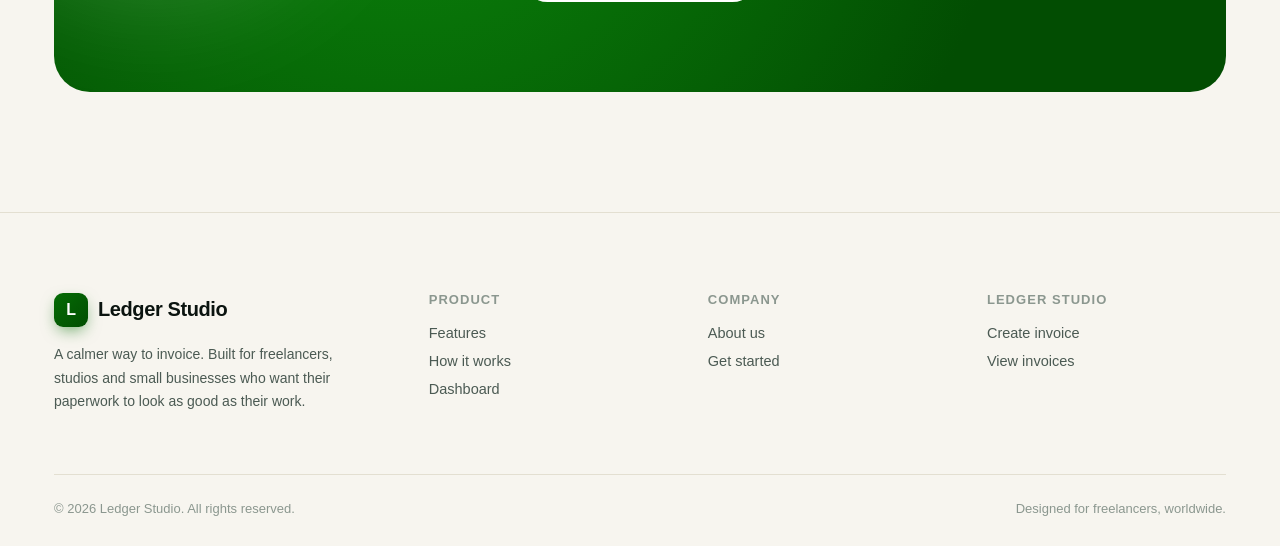
==== commit c43dbb5a: "code base updated to include the correct stylesheet link in the HTML files and a minor fix in the ma" ====
--- a/Index.html
+++ b/Index.html
@@ -3,210 +3,194 @@
 <head>
 <meta charset="UTF-8">
 <meta name="viewport" content="width=device-width, initial-scale=1.0">
-<title>Ledger Studio — Invoices your clients take seriously</title>
-<link rel="preconnect" href="https://api.fontshare.com">
-<link href="https://api.fontshare.com/v2/css?f[]=satoshi@400,500,700,900&display=swap" rel="stylesheet">
+<title>Ledger Studio — Beautiful invoices, generated in seconds</title>
+<meta name="description" content="Ledger Studio helps freelancers and businesses create polished, professional invoices in minutes — with your logo, your bank details, and your brand.">
 <link rel="stylesheet" href="style.css">
 </head>
-<body class="page-marketing">
+<body>
 
-<!-- ============ SITE NAV ============ -->
-<nav class="site-nav">
-  <a href="index.html" class="site-nav-brand">
-    <span class="site-nav-mark">§</span>
-    <span>Ledger Studio</span>
-  </a>
-  <div class="site-nav-links">
-    <a href="index.html" class="site-nav-active">Home</a>
-    <a href="about.html">About</a>
-    <a href="app.html">Create invoice</a>
+<nav class="nav" id="nav">
+  <div class="container nav-inner">
+    <a href="index.html" class="logo"><span class="logo-mark">L</span>Ledger Studio</a>
+    <div class="nav-links" id="navLinks">
+      <a href="index.html" class="active">Home</a>
+      <a href="index.html#features">Features</a>
+      <a href="index.html#how">How it works</a>
+      <a href="about.html">About Us</a>
+    </div>
+    <div class="nav-actions">
+      <button class="theme-switch" id="themeSwitch" aria-label="Toggle dark mode"><span class="knob"></span></button>
+      <a href="app.html" class="btn btn-primary btn-sm">Get Started</a>
+      <button class="mobile-menu-btn" id="mobileMenuBtn" aria-label="Toggle menu"><span></span><span></span><span></span></button>
+    </div>
   </div>
-  <button class="site-nav-toggle" aria-label="Toggle menu" aria-expanded="false">
-    <span></span><span></span><span></span>
-  </button>
 </nav>
 
-<!-- ============ HERO ============ -->
-<header class="hero">
-  <div class="hero-glow" aria-hidden="true"></div>
-  <div class="hero-inner">
-    <div class="hero-copy" data-reveal>
-      <p class="eyebrow">Invoicing, done properly</p>
-      <h1 class="hero-title">Send invoices your<br>clients take seriously.</h1>
-      <p class="hero-sub">
-        Ledger Studio turns a plain list of line items into a paper-crisp,
-        gold-foiled invoice in real time — fill in a field on the left,
-        watch it appear on the right. No account, no software to install,
-        no invoice that looks like everyone else's.
-      </p>
+<section class="hero">
+  <div class="hero-bg-glow"></div>
+  <div class="hero-bg-grid"></div>
+  <div class="container hero-grid">
+    <div class="hero-copy">
+      <span class="eyebrow">Invoicing, refined</span>
+      <h1>Invoices worthy of the work you do.</h1>
+      <p class="lead">Ledger Studio turns client billing into a two-minute ritual — your logo, your bank details, your brand, remembered every time. No spreadsheets, no clutter, just clean paperwork that gets you paid.</p>
       <div class="hero-actions">
-        <a href="app.html" class="primary-btn hero-cta">
-          <span>Create your invoice</span>
-          <svg width="16" height="16" viewBox="0 0 16 16" fill="none"><path d="M3 8h10M9 4l4 4-4 4" stroke="currentColor" stroke-width="1.5" stroke-linecap="round" stroke-linejoin="round"/></svg>
-        </a>
-        <a href="about.html" class="text-link">Why we built this →</a>
+        <a href="app.html" class="btn btn-primary">Create your first invoice →</a>
+        <a href="#how" class="btn btn-ghost">See how it works</a>
       </div>
-      <p class="hero-note">Free to use. Your data stays on your device.</p>
+      <div class="trust-row">
+        <div class="stat"><b>2 min</b><span>Avg. time to send</span></div>
+        <div class="stat"><b>100%</b><span>Free to use</span></div>
+        <div class="stat"><b>&#8734;</b><span>Invoices saved locally</span></div>
+      </div>
     </div>
 
-    <!-- signature element: live-feeling mini invoice mockup -->
-    <div class="hero-mock-wrap" data-reveal>
-      <div class="hero-mock">
-        <svg class="foil-frame" viewBox="0 0 800 1040" preserveAspectRatio="none">
-          <rect x="14" y="14" width="772" height="1012" rx="2" class="foil-rect"/>
-        </svg>
-        <div class="mock-head">
+    <div class="invoice-mock" aria-hidden="true">
+      <div class="invoice-mock-head">
+        <div style="display:flex;gap:12px;align-items:center;">
+          <div class="im-logo"></div>
           <div>
-            <span class="mock-mark">§</span>
-            <p class="mock-brand">Adire &amp; Co.</p>
-            <p class="mock-detail">studio@adireandco.com</p>
-          </div>
-          <div class="mock-meta">
-            <p class="mock-invoice-word">Invoice</p>
-            <p class="mock-row"><span>No.</span><b>INV-2026-0417</b></p>
-            <p class="mock-row"><span>Due</span><b>21 Jul 2026</b></p>
+            <h4>Bright & Co.</h4>
+            <small>invoice #LS-0148</small>
           </div>
         </div>
-        <div class="mock-divider"></div>
-        <div class="mock-line"><span>Brand identity &amp; logo suite</span><b>₦180,000.00</b></div>
-        <div class="mock-line"><span>Packaging design — 3 SKUs</span><b>₦95,000.00</b></div>
-        <div class="mock-line mock-line-in"><span>Launch social templates</span><b>₦60,000.00</b></div>
-        <div class="mock-divider thin"></div>
-        <div class="mock-total">
-          <span>Total due</span>
-          <b id="mockTotal">₦0.00</b>
-        </div>
-        <div class="mock-seal">
-          <svg width="72" height="72" viewBox="0 0 120 120">
-            <circle cx="60" cy="60" r="56" class="seal-ring"/>
-            <circle cx="60" cy="60" r="46" class="seal-ring-inner"/>
-            <text x="60" y="55" text-anchor="middle" class="seal-text">PAID IN</text>
-            <text x="60" y="72" text-anchor="middle" class="seal-text">FULL TRUST</text>
-          </svg>
-        </div>
+        <span class="im-badge">DUE JUL 24</span>
       </div>
-      <div class="hero-mock-shadow" aria-hidden="true"></div>
+      <div class="im-row"><span>Brand identity design</span><span>$1,800.00</span></div>
+      <div class="im-row"><span>Website — 4 pages</span><span>$2,400.00</span></div>
+      <div class="im-row"><span>Monthly retainer</span><span>$650.00</span></div>
+      <div class="im-total">
+        <span style="font-size:13px;color:var(--ink-faint);text-transform:uppercase;letter-spacing:.06em;">Total due</span>
+        <b class="im-total-num">$4,850.00</b>
+      </div>
+      <div class="im-stamp">Paid</div>
     </div>
   </div>
-</header>
+</section>
 
-<!-- ============ HOW IT WORKS ============ -->
-<section class="section" id="how">
-  <div class="section-inner">
-    <p class="eyebrow center" data-reveal>How it works</p>
-    <h2 class="section-title center" data-reveal>From blank form to sent invoice, in three steps.</h2>
-
-    <div class="steps">
-      <div class="step" data-reveal>
-        <span class="step-index">01</span>
-        <h3>Fill in your details</h3>
-        <p>Your business, your client, and what you did for them. Everything autosaves as you go.</p>
+<section class="section" id="features">
+  <div class="container">
+    <div class="section-head reveal">
+      <span class="eyebrow">Why Ledger Studio</span>
+      <h2>Everything an invoice needs. Nothing it doesn't.</h2>
+    </div>
+    <div class="feature-grid reveal-stagger">
+      <div class="feature-card">
+        <div class="feature-icon">🖋️</div>
+        <h3>Your brand, remembered</h3>
+        <p>Upload your logo and save your company details once. Every invoice after that is pre-filled and ready.</p>
       </div>
-      <div class="step" data-reveal>
-        <span class="step-index">02</span>
-        <h3>Watch it build itself</h3>
-        <p>A gold-foiled invoice assembles on the right in real time — totals, tax, and discount included.</p>
+      <div class="feature-card">
+        <div class="feature-icon">🏦</div>
+        <h3>Bank details built in</h3>
+        <p>Store your payment details securely and have them appear automatically on every invoice you send.</p>
       </div>
-      <div class="step" data-reveal>
-        <span class="step-index">03</span>
-        <h3>Download and send</h3>
-        <p>One click turns it into a clean PDF, ready to attach to an email or share with your client.</p>
+      <div class="feature-card">
+        <div class="feature-icon">📊</div>
+        <h3>A dashboard that counts</h3>
+        <p>Track what you've earned, filter by week, month or year, and see paid vs. outstanding at a glance.</p>
+      </div>
+      <div class="feature-card">
+        <div class="feature-icon">✏️</div>
+        <h3>Edit anytime</h3>
+        <p>Revisit any invoice you've created, update line items or client details, and keep your records current.</p>
+      </div>
+      <div class="feature-card">
+        <div class="feature-icon">🌗</div>
+        <h3>Light or dark</h3>
+        <p>Switch between a bright studio look and a low-light ledger — whichever suits your desk.</p>
+      </div>
+      <div class="feature-card">
+        <div class="feature-icon">📱</div>
+        <h3>Works on any screen</h3>
+        <p>Create and check invoices from your phone, tablet or desktop, with a layout that adapts to all three.</p>
       </div>
     </div>
   </div>
 </section>
 
-<!-- ============ FEATURES ============ -->
-<section class="section section-alt" id="features">
-  <div class="section-inner">
-    <p class="eyebrow center" data-reveal>Built for the work, not the paperwork</p>
-    <h2 class="section-title center" data-reveal>Everything an invoice needs. Nothing it doesn't.</h2>
-
-    <div class="feature-grid">
-      <article class="feature-card" data-reveal>
-        <svg width="26" height="26" viewBox="0 0 26 26" fill="none"><rect x="3" y="3" width="20" height="20" rx="3" stroke="currentColor" stroke-width="1.4"/><path d="M8 13h10M8 9h6M8 17h7" stroke="currentColor" stroke-width="1.4" stroke-linecap="round"/></svg>
-        <h3>Live preview</h3>
-        <p>No "generate" button to guess at. The finished invoice updates as you type each field.</p>
-      </article>
-      <article class="feature-card" data-reveal>
-        <svg width="26" height="26" viewBox="0 0 26 26" fill="none"><path d="M13 3v20M6 8c0-2.5 3-3 7-3s7 .8 7 3-3 2.7-7 3-7 .5-7 3 3 3 7 3 7-.5 7-3" stroke="currentColor" stroke-width="1.4" stroke-linecap="round"/></svg>
-        <h3>Tax &amp; discount, built in</h3>
-        <p>Set a rate once and every total recalculates instantly — subtotal, discount, tax, and the number that matters.</p>
-      </article>
-      <article class="feature-card" data-reveal>
-        <svg width="26" height="26" viewBox="0 0 26 26" fill="none"><path d="M6 3h10l5 5v15a1 1 0 0 1-1 1H6a1 1 0 0 1-1-1V4a1 1 0 0 1 1-1z" stroke="currentColor" stroke-width="1.4" stroke-linejoin="round"/><path d="M13 12v7m0 0l-3-3m3 3l3-3" stroke="currentColor" stroke-width="1.4" stroke-linecap="round" stroke-linejoin="round"/></svg>
-        <h3>One-click PDF</h3>
-        <p>Download a clean, print-ready PDF straight from the browser — no extra software, no watermark.</p>
-      </article>
-      <article class="feature-card" data-reveal>
-        <svg width="26" height="26" viewBox="0 0 26 26" fill="none"><rect x="7" y="2" width="12" height="22" rx="2.5" stroke="currentColor" stroke-width="1.4"/><path d="M12 20h2" stroke="currentColor" stroke-width="1.4" stroke-linecap="round"/></svg>
-        <h3>Made for any screen</h3>
-        <p>Draft an invoice on your laptop, tweak the total on your phone before a meeting. It keeps up.</p>
-      </article>
+<section class="section" id="how" style="background:var(--surface-2);">
+  <div class="container">
+    <div class="section-head reveal">
+      <span class="eyebrow">The process</span>
+      <h2>From blank page to sent invoice, in four steps.</h2>
+    </div>
+    <div class="steps reveal-stagger">
+      <div class="step">
+        <span class="step-num">01</span>
+        <h3>Set up your studio</h3>
+        <p>Add your company name, logo and bank details once — Ledger Studio remembers them from here on.</p>
+      </div>
+      <div class="step">
+        <span class="step-num">02</span>
+        <h3>Add your client</h3>
+        <p>Enter their name, email and address, or pick a client you've billed before.</p>
+      </div>
+      <div class="step">
+        <span class="step-num">03</span>
+        <h3>List the work</h3>
+        <p>Add line items, quantities and rates. Totals, tax and discounts calculate themselves.</p>
+      </div>
+      <div class="step">
+        <span class="step-num">04</span>
+        <h3>Send or print</h3>
+        <p>Preview your invoice exactly as your client will see it, then print or save it as a PDF.</p>
+      </div>
     </div>
   </div>
 </section>
 
-<!-- ============ CTA BANNER ============ -->
-<section class="cta-banner">
-  <div class="cta-banner-inner" data-reveal>
-    <h2>Your next invoice could look like this.</h2>
-    <p>It takes less time to fill in than it did to read this page.</p>
-    <a href="app.html" class="primary-btn">
-      <span>Create your invoice</span>
-      <svg width="16" height="16" viewBox="0 0 16 16" fill="none"><path d="M3 8h10M9 4l4 4-4 4" stroke="currentColor" stroke-width="1.5" stroke-linecap="round" stroke-linejoin="round"/></svg>
-    </a>
+<section class="section">
+  <div class="container">
+    <div class="quote-block reveal">
+      <p>"Ledger Studio is the closest thing to handing a client an invoice on letterhead — without owning a printer."</p>
+      <div class="quote-attr">— A freelance designer, three years into using it</div>
+    </div>
   </div>
 </section>
 
-<!-- ============ FOOTER ============ -->
-<footer class="site-footer">
-  <div class="footer-inner">
-    <a href="index.html" class="site-nav-brand">
-      <span class="site-nav-mark">§</span>
-      <span>Ledger Studio</span>
-    </a>
-    <div class="footer-links">
-      <a href="index.html">Home</a>
-      <a href="about.html">About</a>
-      <a href="app.html">Create invoice</a>
+<section class="section" style="padding-top:0;">
+  <div class="container">
+    <div class="cta-banner reveal">
+      <div class="cta-glow"></div>
+      <h2>Your next invoice is two minutes away.</h2>
+      <p>No sign-up walls, no trial countdown. Set up your studio and start billing clients properly today.</p>
+      <a href="app.html" class="btn btn-ghost">Get started — it's free →</a>
     </div>
-    <p class="footer-credit">Built for people who'd rather be doing the work than formatting the invoice.</p>
+  </div>
+</section>
+
+<footer class="footer">
+  <div class="container">
+    <div class="footer-grid">
+      <div class="footer-brand">
+        <a href="index.html" class="logo"><span class="logo-mark">L</span>Ledger Studio</a>
+        <p>A calmer way to invoice. Built for freelancers, studios and small businesses who want their paperwork to look as good as their work.</p>
+      </div>
+      <div class="footer-col">
+        <h4>Product</h4>
+        <a href="index.html#features">Features</a>
+        <a href="index.html#how">How it works</a>
+        <a href="app.html">Dashboard</a>
+      </div>
+      <div class="footer-col">
+        <h4>Company</h4>
+        <a href="about.html">About us</a>
+        <a href="app.html">Get started</a>
+      </div>
+      <div class="footer-col">
+        <h4>Ledger Studio</h4>
+        <a href="app.html">Create invoice</a>
+        <a href="app.html">View invoices</a>
+      </div>
+    </div>
+    <div class="footer-bottom">
+      <span>© <span id="year"></span> Ledger Studio. All rights reserved.</span>
+      <span>Designed for freelancers, worldwide.</span>
+    </div>
   </div>
 </footer>
 
-<script src="main.js"></script>
-<script>
-  // count up the hero mock total once it scrolls into view
-  const mockTotalEl = document.getElementById('mockTotal');
-  const target = 335000;
-  const symbol = '₦';
-  let started = false;
-  const fmt = (n) => symbol + n.toLocaleString('en-US', { minimumFractionDigits: 2, maximumFractionDigits: 2 });
-
-  const wrap = document.querySelector('.hero-mock-wrap');
-  if (wrap && 'IntersectionObserver' in window) {
-    const obs = new IntersectionObserver((entries) => {
-      entries.forEach((entry) => {
-        if (entry.isIntersecting && !started) {
-          started = true;
-          const duration = 1100;
-          const start = performance.now();
-          function tick(now){
-            const p = Math.min(1, (now - start) / duration);
-            const eased = 1 - Math.pow(1 - p, 3);
-            mockTotalEl.textContent = fmt(target * eased);
-            if (p < 1) requestAnimationFrame(tick);
-          }
-          requestAnimationFrame(tick);
-          obs.disconnect();
-        }
-      });
-    }, { threshold: 0.4 });
-    obs.observe(wrap);
-  } else if (mockTotalEl) {
-    mockTotalEl.textContent = fmt(target);
-  }
-</script>
+<script src="script.js"></script>
 </body>
 </html>
--- a/style.css
+++ b/style.css
@@ -1,794 +1,581 @@
-/* ============================================================
-   LEDGER STUDIO — INVOICE GENERATOR
-   Design tokens
-   ============================================================ */
+/* =========================================================
+   LEDGER STUDIO — Global Stylesheet
+   Font: Satoshi (display + body) / JetBrains Mono (ledger numerals)
+   Brand: #046C04
+========================================================= */
+
+@import url('https://api.fontshare.com/v2/css?f[]=satoshi@400,500,700,900&display=swap');
+@import url('https://fonts.googleapis.com/css2?family=JetBrains+Mono:wght@400;500;700&display=swap');
+
+/* ---------- Design Tokens ---------- */
 :root{
-  --green-900:#032D03;
-  --green-800:#043D04;
-  --green-700:#046C04;
-  --green-600:#0B8A0B;
-  --green-500:#15A315;
-  --gold:#C9A227;
-  --gold-soft:#E4C766;
-  --cream:#F8F4EA;
-  --cream-dim:#EDE6D4;
-  --ink:#16241A;
-  --ink-soft:#4B5A4E;
-  --offwhite:#F2F5F0;
-  --offwhite-dim:#B9C7BB;
-  --line:rgba(242,245,240,0.12);
-
-  --font: 'Satoshi', -apple-system, BlinkMacSystemFont, 'Segoe UI', sans-serif;
-
-  --nav-h: 68px;
-
-  --ease: cubic-bezier(.22,.9,.32,1);
-  --ease-soft: cubic-bezier(.4,0,.2,1);
-}
-
-*{ box-sizing:border-box; margin:0; padding:0; }
-
-html{ scroll-behavior:smooth; }
-
+  --font-display:'Satoshi', -apple-system, BlinkMacSystemFont, sans-serif;
+  --font-body:'Satoshi', -apple-system, BlinkMacSystemFont, sans-serif;
+  --font-mono:'JetBrains Mono', ui-monospace, monospace;
+
+  --brand:#046C04;
+  --brand-light:#0C8A0C;
+  --brand-dark:#024D02;
+  --gold:#B8912F;
+
+  --bg:#F7F5EF;
+  --surface:#FFFFFF;
+  --surface-2:#F0EDE2;
+  --surface-3:#E9E5D8;
+  --ink:#0B1410;
+  --ink-soft:#4B5A53;
+  --ink-faint:#8B978F;
+  --border:#E3DFD1;
+  --danger:#B3261E;
+  --warn:#9A6B00;
+
+  --shadow-sm:0 1px 2px rgba(11,20,16,.06);
+  --shadow-md:0 8px 24px rgba(11,20,16,.08);
+  --shadow-lg:0 24px 64px rgba(11,20,16,.14);
+  --shadow-gold:0 8px 30px rgba(184,145,47,.25);
+
+  --radius-sm:8px;
+  --radius-md:16px;
+  --radius-lg:28px;
+  --ease:cubic-bezier(.16,.84,.44,1);
+}
+
+[data-theme="dark"]{
+  --brand:#22B54A;
+  --brand-light:#3ECF63;
+  --brand-dark:#0C8A0C;
+  --gold:#D9B76A;
+
+  --bg:#080D0A;
+  --surface:#101511;
+  --surface-2:#161D18;
+  --surface-3:#1E2721;
+  --ink:#EEF3EF;
+  --ink-soft:#A6B4AC;
+  --ink-faint:#5C6A62;
+  --border:#212B24;
+  --shadow-sm:0 1px 2px rgba(0,0,0,.3);
+  --shadow-md:0 8px 24px rgba(0,0,0,.45);
+  --shadow-lg:0 24px 64px rgba(0,0,0,.55);
+  --shadow-gold:0 8px 30px rgba(217,183,106,.15);
+}
+
+*,*::before,*::after{box-sizing:border-box;margin:0;padding:0;}
+html{scroll-behavior:smooth;}
 body{
-  font-family:var(--font);
-  background: var(--green-900);
-  color: var(--offwhite);
-  min-height:100vh;
+  font-family:var(--font-body);
+  background:var(--bg);
+  color:var(--ink);
+  -webkit-font-smoothing:antialiased;
+  transition:background .4s var(--ease),color .4s var(--ease);
   overflow-x:hidden;
 }
-
-::selection{ background:var(--gold); color:var(--green-900); }
-
-::-webkit-scrollbar{ width:8px; height:8px; }
-::-webkit-scrollbar-track{ background:transparent; }
-::-webkit-scrollbar-thumb{ background:rgba(242,245,240,0.18); border-radius:8px; }
-::-webkit-scrollbar-thumb:hover{ background:var(--gold); }
-
-button, input, select, textarea{ font-family:var(--font); }
-
-/* ============================================================
-   INTRO CURTAIN — draws a check inside a ring, then lifts away
-   ============================================================ */
-.curtain{
-  position:fixed; inset:0; z-index:100;
-  background: radial-gradient(circle at 50% 40%, var(--green-800), var(--green-900) 70%);
-  display:flex; flex-direction:column; align-items:center; justify-content:center;
-  gap:18px;
-  animation: curtainLift .9s var(--ease) 1.9s forwards;
-}
-.curtain-mark{ animation: markIn .8s var(--ease-soft) .15s both; }
-.curtain-check{
-  stroke-dasharray:40; stroke-dashoffset:40;
-  animation: drawCheck .6s var(--ease-soft) .9s forwards;
-}
-.curtain-label{
-  font-size:11px; letter-spacing:.32em; font-weight:700;
-  color:var(--gold-soft); opacity:0;
-  animation: fadeUp .6s var(--ease-soft) 1.1s forwards;
-}
-@keyframes markIn{ from{ opacity:0; transform:scale(.7);} to{ opacity:1; transform:scale(1);} }
-@keyframes drawCheck{ to{ stroke-dashoffset:0; } }
-@keyframes fadeUp{ from{ opacity:0; transform:translateY(8px);} to{ opacity:1; transform:translateY(0);} }
-@keyframes curtainLift{
-  to{ opacity:0; visibility:hidden; transform:translateY(-3%); pointer-events:none; }
-}
-
-/* ============================================================
-   SITE NAV — shared across index / about / app
-   ============================================================ */
-.site-nav{
-  position:sticky; top:0; z-index:50;
-  height:var(--nav-h);
-  display:flex; align-items:center; justify-content:space-between;
-  padding:0 32px;
-  background:rgba(3,45,3,0.72);
-  backdrop-filter:blur(14px) saturate(140%);
-  -webkit-backdrop-filter:blur(14px) saturate(140%);
-  border-bottom:1px solid var(--line);
-  transition: background .3s var(--ease-soft), box-shadow .3s var(--ease-soft);
-}
-.site-nav.scrolled{
-  background:rgba(3,45,3,0.92);
-  box-shadow:0 8px 24px -12px rgba(0,0,0,0.5);
-}
-.site-nav-brand{
-  display:flex; align-items:center; gap:10px;
-  color:var(--offwhite); text-decoration:none;
-  font-weight:700; font-size:14.5px; letter-spacing:.01em;
-}
-.site-nav-mark{
-  width:30px; height:30px; border-radius:50%;
-  border:1px solid var(--gold); color:var(--gold-soft);
-  display:flex; align-items:center; justify-content:center;
-  font-size:15px; font-weight:700; flex-shrink:0;
-}
-.site-nav-links{
-  display:flex; align-items:center; gap:30px;
-}
-.site-nav-links a{
-  color:var(--offwhite-dim); text-decoration:none; font-size:13.5px;
-  letter-spacing:.01em; position:relative; padding:6px 0;
-  transition:color .2s var(--ease-soft);
-}
-.site-nav-links a::after{
-  content:""; position:absolute; left:0; right:100%; bottom:0; height:1px;
-  background:var(--gold); transition:right .25s var(--ease-soft);
-}
-.site-nav-links a:hover{ color:var(--offwhite); }
-.site-nav-links a:hover::after{ right:0; }
-.site-nav-links a.site-nav-active{ color:var(--gold-soft); }
-.site-nav-links a.site-nav-active::after{ right:0; }
-
-.site-nav-toggle{
-  display:none; flex-direction:column; justify-content:center; gap:5px;
-  width:36px; height:36px; background:transparent; border:none; cursor:pointer;
-  padding:0;
-}
-.site-nav-toggle span{
-  display:block; width:22px; height:1.5px; background:var(--offwhite);
-  transition: transform .3s var(--ease-soft), opacity .2s var(--ease-soft);
-  margin:0 auto;
-}
-.site-nav-toggle.open span:nth-child(1){ transform:translateY(6.5px) rotate(45deg); }
-.site-nav-toggle.open span:nth-child(2){ opacity:0; }
-.site-nav-toggle.open span:nth-child(3){ transform:translateY(-6.5px) rotate(-45deg); }
-
-@media (max-width: 760px){
-  .site-nav{ padding:0 18px; }
-  .site-nav-toggle{ display:flex; }
-  .site-nav-links{
-    position:fixed; top:var(--nav-h); left:0; right:0;
-    background:var(--green-900); border-bottom:1px solid var(--line);
-    flex-direction:column; align-items:flex-start; gap:0;
-    max-height:0; overflow:hidden; opacity:0;
-    transition: max-height .35s var(--ease-soft), opacity .25s var(--ease-soft);
+img{max-width:100%;display:block;}
+a{color:inherit;text-decoration:none;}
+ul{list-style:none;}
+button{font-family:inherit;cursor:pointer;border:none;background:none;color:inherit;}
+input,select,textarea{font-family:inherit;color:inherit;}
+::selection{background:var(--brand);color:#fff;}
+
+@media (prefers-reduced-motion: reduce){
+  *{animation-duration:.001ms !important;animation-iteration-count:1 !important;transition-duration:.001ms !important;scroll-behavior:auto !important;}
+}
+
+.container{width:100%;max-width:1220px;margin:0 auto;padding:0 24px;}
+.section{padding:120px 0;}
+.eyebrow{
+  display:inline-flex;align-items:center;gap:8px;
+  font-size:13px;letter-spacing:.14em;text-transform:uppercase;
+  color:var(--brand);font-weight:700;margin-bottom:18px;
+}
+.eyebrow::before{content:"";width:22px;height:1px;background:var(--brand);display:inline-block;}
+
+h1,h2,h3,h4{font-family:var(--font-display);font-weight:700;line-height:1.08;letter-spacing:-.02em;}
+h1{font-size:clamp(40px,6vw,76px);font-weight:900;}
+h2{font-size:clamp(30px,4.2vw,48px);}
+h3{font-size:22px;}
+p{color:var(--ink-soft);line-height:1.7;font-size:16px;}
+.lead{font-size:19px;max-width:560px;}
+.mono{font-family:var(--font-mono);}
+
+/* ---------- Buttons ---------- */
+.btn{
+  display:inline-flex;align-items:center;justify-content:center;gap:10px;
+  padding:16px 30px;border-radius:999px;font-weight:700;font-size:15px;
+  transition:transform .35s var(--ease),box-shadow .35s var(--ease),background .35s var(--ease);
+  white-space:nowrap;
+}
+.btn-primary{
+  background:linear-gradient(135deg,var(--brand) 0%,var(--brand-dark) 100%);
+  color:#fff;box-shadow:0 10px 30px -8px rgba(4,108,4,.55);
+  position:relative;overflow:hidden;
+}
+.btn-primary::after{
+  content:"";position:absolute;inset:0;
+  background:linear-gradient(120deg,transparent 30%,rgba(255,255,255,.35) 50%,transparent 70%);
+  transform:translateX(-120%);transition:transform .7s var(--ease);
+}
+.btn-primary:hover::after{transform:translateX(120%);}
+.btn-primary:hover{transform:translateY(-3px);box-shadow:0 16px 40px -8px rgba(4,108,4,.7);}
+.btn-ghost{
+  background:var(--surface);border:1px solid var(--border);color:var(--ink);
+}
+.btn-ghost:hover{border-color:var(--brand);color:var(--brand);transform:translateY(-2px);}
+.btn-gold{
+  background:linear-gradient(135deg,var(--gold),#8C6D22);color:#fff;box-shadow:var(--shadow-gold);
+}
+.btn-sm{padding:10px 18px;font-size:13px;}
+.btn-block{width:100%;}
+.btn-danger{background:rgba(179,38,30,.1);color:var(--danger);}
+.btn-danger:hover{background:var(--danger);color:#fff;}
+.btn-icon{width:42px;height:42px;padding:0;border-radius:50%;background:var(--surface-2);border:1px solid var(--border);}
+.btn-icon:hover{background:var(--brand);color:#fff;border-color:var(--brand);}
+
+/* ---------- Nav ---------- */
+.nav{
+  position:fixed;top:0;left:0;right:0;z-index:100;
+  padding:18px 0;transition:all .4s var(--ease);
+}
+.nav.scrolled{
+  background:color-mix(in srgb, var(--bg) 82%, transparent);
+  backdrop-filter:blur(16px);border-bottom:1px solid var(--border);padding:14px 0;
+}
+.nav-inner{display:flex;align-items:center;justify-content:space-between;}
+.logo{display:flex;align-items:center;gap:10px;font-family:var(--font-display);font-weight:900;font-size:20px;letter-spacing:-.02em;}
+.logo-mark{
+  width:34px;height:34px;border-radius:9px;
+  background:linear-gradient(135deg,var(--brand),var(--brand-dark));
+  display:flex;align-items:center;justify-content:center;color:#fff;font-size:16px;font-weight:900;
+  box-shadow:0 6px 16px -4px rgba(4,108,4,.6);
+}
+.nav-links{display:flex;align-items:center;gap:36px;}
+.nav-links a{font-size:14.5px;font-weight:500;color:var(--ink-soft);position:relative;padding:4px 0;}
+.nav-links a::after{content:"";position:absolute;bottom:-2px;left:0;width:0;height:2px;background:var(--brand);transition:width .3s var(--ease);}
+.nav-links a:hover,.nav-links a.active{color:var(--ink);}
+.nav-links a:hover::after,.nav-links a.active::after{width:100%;}
+.nav-actions{display:flex;align-items:center;gap:14px;}
+.nav-toggle{display:none;}
+
+/* Theme switch */
+.theme-switch{
+  width:52px;height:28px;border-radius:999px;background:var(--surface-2);border:1px solid var(--border);
+  position:relative;transition:background .3s var(--ease);flex-shrink:0;
+}
+.theme-switch .knob{
+  position:absolute;top:2px;left:2px;width:22px;height:22px;border-radius:50%;
+  background:linear-gradient(135deg,var(--brand),var(--brand-dark));
+  transition:transform .4s var(--ease);display:flex;align-items:center;justify-content:center;font-size:11px;
+}
+[data-theme="dark"] .theme-switch .knob{transform:translateX(24px);}
+
+/* Mobile nav */
+.mobile-menu-btn{display:none;width:40px;height:40px;flex-direction:column;justify-content:center;gap:5px;align-items:center;}
+.mobile-menu-btn span{width:22px;height:2px;background:var(--ink);transition:all .3s var(--ease);}
+.mobile-menu-btn.open span:nth-child(1){transform:translateY(7px) rotate(45deg);}
+.mobile-menu-btn.open span:nth-child(2){opacity:0;}
+.mobile-menu-btn.open span:nth-child(3){transform:translateY(-7px) rotate(-45deg);}
+
+/* ---------- Hero ---------- */
+.hero{position:relative;padding:190px 0 120px;overflow:hidden;}
+.hero-bg-glow{
+  position:absolute;top:-200px;right:-200px;width:700px;height:700px;border-radius:50%;
+  background:radial-gradient(circle,rgba(4,108,4,.18),transparent 70%);pointer-events:none;
+  animation:float 12s ease-in-out infinite;
+}
+.hero-bg-grid{
+  position:absolute;inset:0;opacity:.5;pointer-events:none;
+  background-image:linear-gradient(var(--border) 1px,transparent 1px),linear-gradient(90deg,var(--border) 1px,transparent 1px);
+  background-size:64px 64px;mask-image:radial-gradient(ellipse 60% 50% at 50% 0%,#000 40%,transparent 100%);
+}
+@keyframes float{0%,100%{transform:translate(0,0);}50%{transform:translate(-30px,40px);}}
+
+.hero-grid{display:grid;grid-template-columns:1.05fr .95fr;gap:60px;align-items:center;position:relative;z-index:2;}
+.hero-copy .lead{margin:22px 0 36px;}
+.hero-actions{display:flex;gap:16px;align-items:center;flex-wrap:wrap;}
+.trust-row{display:flex;gap:28px;margin-top:52px;flex-wrap:wrap;}
+.trust-row .stat b{display:block;font-family:var(--font-display);font-size:26px;font-weight:900;color:var(--ink);}
+.trust-row .stat span{font-size:12.5px;color:var(--ink-faint);text-transform:uppercase;letter-spacing:.08em;}
+
+/* ---- Signature element: animated invoice mock ---- */
+.invoice-mock{
+  position:relative;background:var(--surface);border:1px solid var(--border);border-radius:var(--radius-lg);
+  box-shadow:var(--shadow-lg);padding:34px;transform:rotate(2deg);
+  animation:mockIn 1.1s var(--ease) both, hover-float 6s ease-in-out 1.1s infinite;
+}
+@keyframes mockIn{from{opacity:0;transform:rotate(2deg) translateY(60px) scale(.94);}to{opacity:1;transform:rotate(2deg) translateY(0) scale(1);}}
+@keyframes hover-float{0%,100%{transform:rotate(2deg) translateY(0);}50%{transform:rotate(1deg) translateY(-14px);}}
+.invoice-mock-head{display:flex;justify-content:space-between;align-items:flex-start;padding-bottom:20px;border-bottom:1px dashed var(--border);margin-bottom:20px;}
+.invoice-mock-head .im-logo{width:38px;height:38px;border-radius:8px;background:linear-gradient(135deg,var(--brand),var(--brand-dark));}
+.invoice-mock-head h4{font-size:17px;}
+.invoice-mock-head small{color:var(--ink-faint);font-size:12px;}
+.im-badge{
+  font-family:var(--font-mono);font-size:11px;font-weight:700;letter-spacing:.06em;
+  background:rgba(4,108,4,.1);color:var(--brand);padding:6px 12px;border-radius:999px;
+}
+.im-row{display:flex;justify-content:space-between;font-size:14px;padding:10px 0;color:var(--ink-soft);
+  opacity:0;transform:translateX(-14px);animation:rowIn .6s var(--ease) forwards;}
+.im-row:nth-child(1){animation-delay:1.3s;}
+.im-row:nth-child(2){animation-delay:1.55s;}
+.im-row:nth-child(3){animation-delay:1.8s;}
+@keyframes rowIn{to{opacity:1;transform:translateX(0);}}
+.im-total{
+  display:flex;justify-content:space-between;align-items:center;margin-top:18px;padding-top:18px;border-top:1px solid var(--border);
+}
+.im-total b{font-family:var(--font-mono);font-size:24px;color:var(--ink);}
+.im-total .im-total-num{opacity:0;animation:fadeUp .6s var(--ease) forwards;animation-delay:2.1s;}
+@keyframes fadeUp{from{opacity:0;transform:translateY(6px);}to{opacity:1;transform:translateY(0);}}
+.im-stamp{
+  position:absolute;bottom:26px;right:30px;width:74px;height:74px;border-radius:50%;
+  border:3px solid var(--gold);color:var(--gold);display:flex;align-items:center;justify-content:center;
+  font-family:var(--font-display);font-weight:900;font-size:12px;letter-spacing:.05em;text-transform:uppercase;
+  transform:rotate(-18deg) scale(0);opacity:0;
+  animation:stampIn .5s cubic-bezier(.3,1.6,.4,1) forwards;animation-delay:2.4s;
+}
+@keyframes stampIn{60%{transform:rotate(-14deg) scale(1.15);opacity:1;}100%{transform:rotate(-14deg) scale(1);opacity:1;}}
+
+/* ---------- Reveal on scroll ---------- */
+.reveal{opacity:0;transform:translateY(36px);transition:opacity .8s var(--ease),transform .8s var(--ease);}
+.reveal.in{opacity:1;transform:translateY(0);}
+.reveal-stagger > *{opacity:0;transform:translateY(30px);transition:opacity .7s var(--ease),transform .7s var(--ease);}
+.reveal-stagger.in > *{opacity:1;transform:translateY(0);}
+.reveal-stagger.in > *:nth-child(1){transition-delay:.05s;}
+.reveal-stagger.in > *:nth-child(2){transition-delay:.15s;}
+.reveal-stagger.in > *:nth-child(3){transition-delay:.25s;}
+.reveal-stagger.in > *:nth-child(4){transition-delay:.35s;}
+
+/* ---------- Feature Grid ---------- */
+.section-head{max-width:640px;margin-bottom:64px;}
+.feature-grid{display:grid;grid-template-columns:repeat(3,1fr);gap:24px;}
+.feature-card{
+  background:var(--surface);border:1px solid var(--border);border-radius:var(--radius-md);padding:36px 30px;
+  transition:transform .4s var(--ease),box-shadow .4s var(--ease),border-color .4s var(--ease);
+}
+.feature-card:hover{transform:translateY(-8px);box-shadow:var(--shadow-md);border-color:var(--brand);}
+.feature-icon{
+  width:52px;height:52px;border-radius:14px;background:var(--surface-2);display:flex;align-items:center;justify-content:center;
+  margin-bottom:22px;font-size:22px;color:var(--brand);transition:all .4s var(--ease);
+}
+.feature-card:hover .feature-icon{background:var(--brand);color:#fff;transform:rotate(-8deg) scale(1.06);}
+.feature-card h3{margin-bottom:10px;}
+.feature-card p{font-size:14.5px;}
+
+/* ---------- How it works ---------- */
+.steps{display:grid;grid-template-columns:repeat(4,1fr);gap:20px;position:relative;}
+.step{position:relative;padding:30px 24px;background:var(--surface);border:1px solid var(--border);border-radius:var(--radius-md);}
+.step-num{
+  font-family:var(--font-mono);font-size:13px;color:var(--brand);font-weight:700;margin-bottom:16px;display:block;
+}
+.step h3{font-size:18px;margin-bottom:8px;}
+.step p{font-size:14px;}
+
+/* ---------- CTA banner ---------- */
+.cta-banner{
+  position:relative;border-radius:36px;overflow:hidden;padding:90px 60px;text-align:center;
+  background:radial-gradient(circle at 30% 20%,var(--brand-light),var(--brand-dark) 70%);
+  color:#fff;
+}
+.cta-banner h2{color:#fff;margin-bottom:18px;}
+.cta-banner p{color:rgba(255,255,255,.85);max-width:520px;margin:0 auto 36px;}
+.cta-banner .btn-ghost{background:#fff;color:var(--brand-dark);border:none;}
+.cta-glow{position:absolute;width:400px;height:400px;background:rgba(255,255,255,.15);border-radius:50%;filter:blur(60px);top:-100px;left:-100px;animation:float 10s ease-in-out infinite;}
+
+/* ---------- Testimonial / luxury quote ---------- */
+.quote-block{text-align:center;max-width:760px;margin:0 auto;}
+.quote-block p{font-family:var(--font-display);font-size:clamp(22px,3vw,32px);color:var(--ink);font-weight:500;line-height:1.5;letter-spacing:-.01em;}
+.quote-attr{margin-top:26px;font-size:14px;color:var(--ink-faint);}
+
+/* ---------- Footer ---------- */
+.footer{padding:80px 0 30px;border-top:1px solid var(--border);}
+.footer-grid{display:grid;grid-template-columns:1.4fr 1fr 1fr 1fr;gap:40px;margin-bottom:60px;}
+.footer-brand p{margin-top:16px;font-size:14px;max-width:280px;}
+.footer-col h4{font-size:13px;text-transform:uppercase;letter-spacing:.08em;margin-bottom:18px;color:var(--ink-faint);}
+.footer-col a{display:block;font-size:14.5px;color:var(--ink-soft);margin-bottom:12px;transition:color .25s;}
+.footer-col a:hover{color:var(--brand);}
+.footer-bottom{display:flex;justify-content:space-between;align-items:center;padding-top:26px;border-top:1px solid var(--border);font-size:13px;color:var(--ink-faint);flex-wrap:wrap;gap:12px;}
+
+/* ---------- About page ---------- */
+.about-hero{padding:180px 0 80px;text-align:center;}
+.about-hero .eyebrow{justify-content:center;}
+.about-hero h1{max-width:820px;margin:0 auto;}
+.values-grid{display:grid;grid-template-columns:repeat(2,1fr);gap:24px;}
+.value-card{padding:32px;border-radius:var(--radius-md);border:1px solid var(--border);background:var(--surface);}
+.value-card .n{font-family:var(--font-mono);color:var(--gold);font-weight:700;}
+.split{display:grid;grid-template-columns:1fr 1fr;gap:70px;align-items:center;}
+.timeline{border-left:2px solid var(--border);padding-left:30px;display:flex;flex-direction:column;gap:40px;}
+.timeline-item{position:relative;}
+.timeline-item::before{content:"";position:absolute;left:-36px;top:4px;width:10px;height:10px;border-radius:50%;background:var(--brand);box-shadow:0 0 0 4px color-mix(in srgb, var(--brand) 20%, transparent);}
+.timeline-item span{font-family:var(--font-mono);font-size:13px;color:var(--brand);font-weight:700;}
+.stat-strip{display:grid;grid-template-columns:repeat(4,1fr);gap:24px;padding:60px 0;border-top:1px solid var(--border);border-bottom:1px solid var(--border);}
+.stat-strip .stat{text-align:center;}
+.stat-strip b{font-family:var(--font-display);font-size:44px;font-weight:900;background:linear-gradient(135deg,var(--brand),var(--gold));-webkit-background-clip:text;background-clip:text;color:transparent;}
+.stat-strip span{display:block;font-size:13px;color:var(--ink-faint);margin-top:6px;text-transform:uppercase;letter-spacing:.06em;}
+.team-grid{display:grid;grid-template-columns:repeat(4,1fr);gap:24px;}
+.team-card{text-align:center;}
+.team-avatar{
+  width:100%;aspect-ratio:1;border-radius:var(--radius-md);
+  background:linear-gradient(135deg,var(--surface-2),var(--surface-3));margin-bottom:16px;
+  display:flex;align-items:center;justify-content:center;font-family:var(--font-display);font-weight:900;font-size:30px;color:var(--brand);
+  transition:transform .4s var(--ease);
+}
+.team-card:hover .team-avatar{transform:scale(1.04) rotate(-2deg);}
+.team-card h4{font-size:15px;margin-bottom:4px;}
+.team-card span{font-size:13px;color:var(--ink-faint);}
+
+/* =========================================================
+   APP SHELL (app.html)
+========================================================= */
+.app-body{background:var(--bg);}
+.app-shell{display:grid;grid-template-columns:270px 1fr;min-height:100vh;}
+
+/* Sidebar */
+.sidebar{
+  border-right:1px solid var(--border);background:var(--surface);padding:26px 20px;
+  display:flex;flex-direction:column;gap:6px;position:sticky;top:0;height:100vh;
+}
+.sidebar .logo{margin-bottom:34px;padding:0 6px;}
+.side-link{
+  display:flex;align-items:center;gap:12px;padding:12px 14px;border-radius:12px;color:var(--ink-soft);
+  font-size:14.5px;font-weight:500;transition:all .25s var(--ease);
+}
+.side-link .ic{width:20px;text-align:center;font-size:16px;}
+.side-link:hover{background:var(--surface-2);color:var(--ink);}
+.side-link.active{background:linear-gradient(135deg,var(--brand),var(--brand-dark));color:#fff;box-shadow:0 8px 20px -6px rgba(4,108,4,.5);}
+.sidebar-section-label{font-size:11px;text-transform:uppercase;letter-spacing:.08em;color:var(--ink-faint);margin:22px 0 8px 14px;}
+.sidebar-foot{margin-top:auto;display:flex;align-items:center;justify-content:space-between;padding:14px;border-top:1px solid var(--border);}
+
+/* Main area */
+.app-main{padding:34px 40px 80px;max-width:1180px;width:100%;}
+.app-topbar{display:flex;justify-content:space-between;align-items:center;margin-bottom:34px;flex-wrap:wrap;gap:16px;}
+.app-topbar h1{font-size:28px;}
+.app-topbar p{font-size:14px;margin-top:4px;}
+.view{display:none;animation:viewIn .5s var(--ease);}
+.view.active{display:block;}
+@keyframes viewIn{from{opacity:0;transform:translateY(14px);}to{opacity:1;transform:translateY(0);}}
+
+/* Dashboard cards */
+.stat-cards{display:grid;grid-template-columns:repeat(4,1fr);gap:20px;margin-bottom:32px;}
+.stat-card{
+  background:var(--surface);border:1px solid var(--border);border-radius:var(--radius-md);padding:24px;
+  transition:transform .35s var(--ease),box-shadow .35s var(--ease);position:relative;overflow:hidden;
+}
+.stat-card:hover{transform:translateY(-5px);box-shadow:var(--shadow-md);}
+.stat-card .lbl{font-size:12.5px;color:var(--ink-faint);text-transform:uppercase;letter-spacing:.06em;margin-bottom:12px;display:flex;justify-content:space-between;align-items:center;}
+.stat-card .val{font-family:var(--font-mono);font-size:28px;font-weight:700;}
+.stat-card .delta{font-size:12.5px;margin-top:8px;color:var(--brand);font-weight:600;}
+.stat-card .delta.down{color:var(--danger);}
+.stat-card .glyph{position:absolute;top:18px;right:18px;font-size:20px;color:var(--brand);opacity:.5;}
+
+.filter-row{display:flex;gap:10px;margin-bottom:26px;flex-wrap:wrap;}
+.chip{
+  padding:9px 18px;border-radius:999px;font-size:13.5px;font-weight:600;border:1px solid var(--border);
+  background:var(--surface);color:var(--ink-soft);transition:all .25s var(--ease);
+}
+.chip:hover{border-color:var(--brand);}
+.chip.active{background:var(--brand);color:#fff;border-color:var(--brand);}
+
+.panel{background:var(--surface);border:1px solid var(--border);border-radius:var(--radius-md);padding:28px;margin-bottom:24px;}
+.panel-head{display:flex;justify-content:space-between;align-items:center;margin-bottom:22px;}
+.panel-head h3{font-size:17px;}
+
+/* Bar chart */
+.bar-chart{display:flex;align-items:flex-end;gap:14px;height:200px;padding-top:20px;}
+.bar-col{flex:1;display:flex;flex-direction:column;align-items:center;justify-content:flex-end;height:100%;gap:10px;}
+.bar{
+  width:100%;max-width:44px;border-radius:8px 8px 0 0;background:linear-gradient(180deg,var(--brand-light),var(--brand));
+  transform:scaleY(0);transform-origin:bottom;transition:transform 1s var(--ease);
+  box-shadow:0 -4px 14px -6px rgba(4,108,4,.5);
+}
+.bar-col span{font-size:11.5px;color:var(--ink-faint);}
+.bar-col b{font-size:11px;font-family:var(--font-mono);color:var(--ink-soft);}
+
+/* Table */
+.table-wrap{overflow-x:auto;}
+table{width:100%;border-collapse:collapse;font-size:14px;}
+th{text-align:left;font-size:12px;text-transform:uppercase;letter-spacing:.06em;color:var(--ink-faint);padding:12px 14px;border-bottom:1px solid var(--border);}
+td{padding:16px 14px;border-bottom:1px solid var(--border);color:var(--ink-soft);vertical-align:middle;}
+tr:last-child td{border-bottom:none;}
+tbody tr{transition:background .25s var(--ease);}
+tbody tr:hover{background:var(--surface-2);}
+.row-actions{display:flex;gap:8px;}
+.icon-btn{width:34px;height:34px;border-radius:9px;background:var(--surface-2);display:inline-flex;align-items:center;justify-content:center;font-size:14px;transition:all .2s;}
+.icon-btn:hover{background:var(--brand);color:#fff;}
+.icon-btn.del:hover{background:var(--danger);}
+
+.badge{padding:5px 12px;border-radius:999px;font-size:11.5px;font-weight:700;text-transform:uppercase;letter-spacing:.03em;}
+.badge.paid{background:rgba(4,108,4,.12);color:var(--brand);}
+.badge.unpaid{background:rgba(154,107,0,.14);color:var(--warn);}
+.badge.draft{background:var(--surface-2);color:var(--ink-faint);}
+
+.empty-state{text-align:center;padding:60px 20px;color:var(--ink-faint);}
+.empty-state .ic{font-size:40px;margin-bottom:16px;opacity:.5;}
+.empty-state h4{color:var(--ink);margin-bottom:8px;}
+
+/* Search */
+.search-box{position:relative;flex:1;max-width:320px;}
+.search-box input{
+  width:100%;padding:11px 16px 11px 40px;border-radius:12px;border:1px solid var(--border);background:var(--surface-2);font-size:14px;
+}
+.search-box::before{content:"⌕";position:absolute;left:14px;top:50%;transform:translateY(-50%);color:var(--ink-faint);font-size:16px;}
+
+/* Forms */
+.form-grid{display:grid;grid-template-columns:1fr 1fr;gap:20px;}
+.field{display:flex;flex-direction:column;gap:8px;margin-bottom:18px;}
+.field.full{grid-column:1/-1;}
+.field label{font-size:13px;font-weight:600;color:var(--ink-soft);}
+.field .hint{font-size:12px;color:var(--ink-faint);font-weight:400;}
+.field input,.field select,.field textarea{
+  padding:13px 16px;border-radius:11px;border:1px solid var(--border);background:var(--surface-2);color:var(--ink);font-size:14.5px;
+  transition:border-color .25s,box-shadow .25s;
+}
+.field input:focus,.field select:focus,.field textarea:focus{
+  outline:none;border-color:var(--brand);box-shadow:0 0 0 4px color-mix(in srgb, var(--brand) 14%, transparent);
+}
+.field textarea{resize:vertical;min-height:90px;}
+
+/* Logo uploader */
+.logo-upload{
+  display:flex;align-items:center;gap:18px;padding:18px;border:1.5px dashed var(--border);border-radius:14px;background:var(--surface-2);
+  transition:all .3s var(--ease);cursor:pointer;
+}
+.logo-upload:hover{border-color:var(--brand);}
+.logo-upload.dragover{border-color:var(--brand);background:color-mix(in srgb, var(--brand) 8%, var(--surface-2));}
+.logo-preview{
+  width:64px;height:64px;border-radius:12px;background:var(--surface);border:1px solid var(--border);
+  display:flex;align-items:center;justify-content:center;overflow:hidden;flex-shrink:0;font-size:22px;color:var(--ink-faint);
+}
+.logo-preview img{width:100%;height:100%;object-fit:contain;}
+.logo-upload-text b{display:block;font-size:14px;}
+.logo-upload-text span{font-size:12.5px;color:var(--ink-faint);}
+
+/* Line items */
+.line-items{display:flex;flex-direction:column;gap:12px;margin-bottom:18px;}
+.line-item{
+  display:grid;grid-template-columns:1fr 90px 120px 120px 40px;gap:12px;align-items:center;
+  background:var(--surface-2);padding:12px;border-radius:12px;
+}
+.line-item input{background:var(--surface);}
+.line-item .amt{font-family:var(--font-mono);font-size:14px;text-align:right;padding-right:6px;color:var(--ink);}
+.add-line-btn{
+  border:1.5px dashed var(--border);border-radius:12px;padding:14px;text-align:center;font-size:14px;font-weight:600;color:var(--ink-soft);
+  transition:all .25s var(--ease);
+}
+.add-line-btn:hover{border-color:var(--brand);color:var(--brand);background:color-mix(in srgb, var(--brand) 6%, transparent);}
+
+.totals-box{margin-left:auto;max-width:320px;display:flex;flex-direction:column;gap:10px;margin-top:20px;}
+.totals-box .row{display:flex;justify-content:space-between;font-size:14px;color:var(--ink-soft);}
+.totals-box .row.grand{font-size:20px;font-weight:800;color:var(--ink);padding-top:14px;border-top:1px solid var(--border);font-family:var(--font-mono);}
+.totals-box .row b{font-family:var(--font-mono);color:var(--ink);}
+
+/* Invoice editor layout */
+.editor-grid{display:grid;grid-template-columns:1.1fr .9fr;gap:24px;align-items:start;}
+@media (max-width:1050px){.editor-grid{grid-template-columns:1fr;}}
+
+/* Invoice preview (matches print) */
+.invoice-preview{
+  background:#fff;color:#111;border-radius:var(--radius-md);padding:44px;box-shadow:var(--shadow-lg);position:sticky;top:30px;
+  font-size:14px;
+}
+.invoice-preview .prev-head{display:flex;justify-content:space-between;align-items:flex-start;margin-bottom:36px;}
+.invoice-preview .prev-logo{width:56px;height:56px;border-radius:10px;object-fit:contain;background:#f3f3f3;}
+.invoice-preview h2{color:#111;font-size:22px;}
+.invoice-preview .prev-meta{text-align:right;font-size:12.5px;color:#777;}
+.invoice-preview .prev-badge{
+  display:inline-block;margin-top:8px;padding:4px 12px;border-radius:999px;font-size:11px;font-weight:700;text-transform:uppercase;
+}
+.invoice-preview .prev-parties{display:flex;justify-content:space-between;margin-bottom:30px;gap:20px;}
+.invoice-preview .prev-parties h5{font-size:11px;text-transform:uppercase;letter-spacing:.06em;color:#999;margin-bottom:8px;}
+.invoice-preview .prev-parties p{color:#333;font-size:13.5px;line-height:1.6;}
+.invoice-preview table{font-size:13px;}
+.invoice-preview th{color:#999;border-color:#eee;}
+.invoice-preview td{color:#333;border-color:#eee;}
+.invoice-preview .prev-totals{margin-left:auto;max-width:260px;margin-top:10px;}
+.invoice-preview .prev-totals .row{display:flex;justify-content:space-between;padding:6px 0;font-size:13.5px;color:#555;}
+.invoice-preview .prev-totals .row.grand{font-size:19px;font-weight:800;color:#046C04;border-top:1px solid #eee;margin-top:6px;padding-top:12px;}
+.invoice-preview .prev-bank{margin-top:34px;padding-top:22px;border-top:1px dashed #ddd;font-size:12.5px;color:#555;}
+.invoice-preview .prev-bank h5{font-size:11px;text-transform:uppercase;color:#999;margin-bottom:8px;letter-spacing:.06em;}
+.invoice-preview .prev-notes{margin-top:20px;font-size:12.5px;color:#777;}
+
+/* Modal */
+.modal-overlay{
+  position:fixed;inset:0;background:rgba(6,10,8,.55);backdrop-filter:blur(6px);z-index:200;
+  display:flex;align-items:center;justify-content:center;padding:24px;opacity:0;pointer-events:none;transition:opacity .3s var(--ease);
+}
+.modal-overlay.open{opacity:1;pointer-events:all;}
+.modal{
+  background:var(--surface);border-radius:var(--radius-md);padding:32px;max-width:460px;width:100%;box-shadow:var(--shadow-lg);
+  transform:scale(.92) translateY(20px);transition:transform .35s var(--ease);
+}
+.modal-overlay.open .modal{transform:scale(1) translateY(0);}
+.modal h3{margin-bottom:12px;}
+.modal p{margin-bottom:24px;font-size:14.5px;}
+.modal-actions{display:flex;gap:12px;justify-content:flex-end;}
+
+/* Toast */
+.toast-wrap{position:fixed;bottom:26px;right:26px;z-index:300;display:flex;flex-direction:column;gap:10px;}
+.toast{
+  background:var(--ink);color:var(--bg);padding:14px 20px;border-radius:12px;font-size:14px;font-weight:600;
+  box-shadow:var(--shadow-lg);display:flex;align-items:center;gap:10px;
+  animation:toastIn .4s var(--ease);
+}
+.toast.success::before{content:"✓";color:var(--brand-light);}
+.toast.error::before{content:"✕";color:#ff6b6b;}
+@keyframes toastIn{from{opacity:0;transform:translateY(16px) scale(.95);}to{opacity:1;transform:translateY(0) scale(1);}}
+
+/* Mobile sidebar */
+.app-mobile-bar{display:none;}
+
+/* ---------- Responsive ---------- */
+@media (max-width:1050px){
+  .hero-grid{grid-template-columns:1fr;}
+  .invoice-mock{max-width:460px;margin:0 auto;}
+  .feature-grid{grid-template-columns:repeat(2,1fr);}
+  .steps{grid-template-columns:repeat(2,1fr);}
+  .footer-grid{grid-template-columns:1fr 1fr;}
+  .values-grid{grid-template-columns:1fr;}
+  .split{grid-template-columns:1fr;gap:40px;}
+  .stat-strip{grid-template-columns:repeat(2,1fr);gap:30px;}
+  .team-grid{grid-template-columns:repeat(2,1fr);}
+  .stat-cards{grid-template-columns:repeat(2,1fr);}
+}
+@media (max-width:860px){
+  .app-shell{grid-template-columns:1fr;}
+  .sidebar{
+    position:fixed;left:-280px;top:0;width:270px;z-index:150;transition:left .35s var(--ease);box-shadow:var(--shadow-lg);
   }
-  .site-nav-links.open{ max-height:280px; opacity:1; box-shadow:0 16px 30px -14px rgba(0,0,0,.5); }
-  .site-nav-links a{ width:100%; padding:16px 20px; border-bottom:1px solid var(--line); }
-  .site-nav-links a::after{ display:none; }
-}
-
-/* ============================================================
-   SHELL LAYOUT
-   ============================================================ */
-.shell{
-  display:grid;
-  grid-template-columns: 420px 1fr;
-  min-height:100vh;
-}
-
-/* ============================================================
-   LEFT PANEL — control surface
-   ============================================================ */
-.panel{
-  background: linear-gradient(180deg, var(--green-800), var(--green-900) 60%);
-  border-right:1px solid var(--line);
-  display:flex; flex-direction:column;
-  height:calc(100vh - var(--nav-h)); position:sticky; top:var(--nav-h);
-}
-
-.panel-head{
-  display:flex; align-items:center; justify-content:space-between;
-  padding:26px 28px 20px;
-  border-bottom:1px solid var(--line);
-}
-.brand{ display:flex; align-items:center; gap:12px; }
-.brand-mark{
-  width:36px; height:36px; border-radius:50%;
-  border:1px solid var(--gold);
-  display:flex; align-items:center; justify-content:center;
-  font-size:18px; color:var(--gold-soft);
-  font-weight:700;
-}
-.brand-name{ font-size:15px; font-weight:700; letter-spacing:.01em; }
-.brand-sub{ font-size:11px; color:var(--offwhite-dim); letter-spacing:.05em; margin-top:1px; }
-
-.ghost-btn{
-  background:transparent; border:1px solid var(--line); color:var(--offwhite-dim);
-  font-size:11px; padding:7px 13px; border-radius:20px; cursor:pointer;
-  letter-spacing:.03em;
-  transition: border-color .25s var(--ease-soft), color .25s var(--ease-soft);
-}
-.ghost-btn:hover{ border-color:var(--gold); color:var(--gold-soft); }
-
-.panel-scroll{
-  flex:1; overflow-y:auto;
-  padding:8px 28px 28px;
-}
-
-.field-group{
-  padding-top:26px;
-  animation: groupIn .6s var(--ease-soft) both;
-  animation-delay: calc(var(--d) * 70ms + 200ms);
-}
-@keyframes groupIn{
-  from{ opacity:0; transform:translateY(10px); }
-  to{ opacity:1; transform:translateY(0); }
-}
-
-.group-title{
-  display:flex; align-items:center; gap:10px;
-  font-size:13px; font-weight:700; color:var(--offwhite);
-  margin-bottom:14px; letter-spacing:.01em;
-}
-.group-index{
-  font-size:9px; letter-spacing:.12em; font-weight:700;
-  color:var(--green-900); background:var(--gold-soft);
-  padding:3px 8px; border-radius:20px;
-}
-
-.field{ margin-bottom:12px; }
-.field-row{ display:grid; grid-template-columns:1fr 1fr; gap:10px; }
-
-.field label{
-  display:block; font-size:10.5px; color:var(--offwhite-dim);
-  margin-bottom:6px; letter-spacing:.03em;
-}
-
-.field input, .field select, .field textarea{
-  width:100%; background:rgba(242,245,240,0.05);
-  border:1px solid var(--line); color:var(--offwhite);
-  padding:10px 12px; border-radius:9px; font-size:13.5px;
-  transition: border-color .2s var(--ease-soft), background .2s var(--ease-soft);
-  outline:none;
-}
-.field input::placeholder, .field textarea::placeholder{ color:rgba(242,245,240,0.28); }
-.field input:focus, .field select:focus, .field textarea:focus{
-  border-color:var(--gold); background:rgba(242,245,240,0.08);
-}
-.field textarea{ resize:vertical; line-height:1.5; }
-.field select{ appearance:none; cursor:pointer;
-  background-image:url("data:image/svg+xml,%3Csvg xmlns='http://www.w3.org/2000/svg' width='10' height='6'%3E%3Cpath d='M1 1l4 4 4-4' stroke='%23B9C7BB' stroke-width='1.4' fill='none' stroke-linecap='round'/%3E%3C/svg%3E");
-  background-repeat:no-repeat; background-position:right 12px center;
-}
-
-/* ---- line items ---- */
-.items-list{ display:flex; flex-direction:column; gap:8px; margin-bottom:12px; }
-
-.item-row{
-  display:grid;
-  grid-template-columns: 1fr 44px 66px 78px 22px;
-  gap:6px; align-items:center;
-  animation: itemIn .35s var(--ease-soft) both;
-}
-@keyframes itemIn{ from{ opacity:0; transform:translateX(-6px);} to{ opacity:1; transform:translateX(0);} }
-
-.item-row input{
-  background:rgba(242,245,240,0.05); border:1px solid var(--line); color:var(--offwhite);
-  border-radius:7px; padding:8px 8px; font-size:12.5px; width:100%; outline:none;
-  transition: border-color .2s var(--ease-soft);
-}
-.item-row input:focus{ border-color:var(--gold); }
-.item-amount{
-  font-size:12px; color:var(--gold-soft); text-align:right; font-weight:700;
-  white-space:nowrap; overflow:hidden; text-overflow:ellipsis;
-}
-.item-remove{
-  background:transparent; border:none; color:var(--offwhite-dim); cursor:pointer;
-  width:22px; height:22px; display:flex; align-items:center; justify-content:center;
-  border-radius:50%; transition:color .2s, background .2s;
-}
-.item-remove:hover{ color:#E4736B; background:rgba(228,115,107,0.12); }
-
-.add-item-btn{
-  width:100%; background:transparent; border:1px dashed var(--line);
-  color:var(--offwhite-dim); padding:10px; border-radius:9px; cursor:pointer;
-  font-size:12.5px; display:flex; align-items:center; justify-content:center; gap:6px;
-  transition: border-color .2s var(--ease-soft), color .2s var(--ease-soft);
-}
-.add-item-btn:hover{ border-color:var(--gold); color:var(--gold-soft); }
-.plus{ font-size:14px; }
-
-/* ---- panel footer ---- */
-.panel-foot{
-  padding:18px 28px 24px; border-top:1px solid var(--line);
-  display:flex; flex-direction:column; gap:10px;
-}
-.primary-btn{
-  background: linear-gradient(135deg, var(--gold-soft), var(--gold));
-  color:var(--green-900); border:none; border-radius:10px;
-  padding:13px 16px; font-size:13.5px; font-weight:700; cursor:pointer;
-  display:flex; align-items:center; justify-content:center; gap:8px;
-  transition: transform .2s var(--ease-soft), box-shadow .2s var(--ease-soft);
-  box-shadow: 0 8px 24px -8px rgba(201,162,39,0.5);
-}
-.primary-btn:hover{ transform:translateY(-2px); box-shadow:0 12px 28px -8px rgba(201,162,39,0.65); }
-.primary-btn:active{ transform:translateY(0); }
-.primary-btn svg{ transition:transform .2s var(--ease-soft); }
-.primary-btn:hover svg{ transform:translateX(3px); }
-
-.secondary-btn{
-  background:transparent; border:1px solid var(--line); color:var(--offwhite);
-  border-radius:10px; padding:12px 16px; font-size:13px; cursor:pointer;
-  transition: border-color .2s var(--ease-soft), color .2s var(--ease-soft);
-}
-.secondary-btn:hover{ border-color:var(--green-500); color:var(--green-500); }
-
-/* ============================================================
-   RIGHT STAGE — live paper preview
-   ============================================================ */
-.stage{
-  background:
-    radial-gradient(circle at 20% 0%, rgba(11,138,11,0.18), transparent 55%),
-    radial-gradient(circle at 100% 100%, rgba(201,162,39,0.08), transparent 45%),
-    var(--green-900);
-  display:flex; align-items:flex-start; justify-content:center;
-  padding:64px 48px;
-  min-height:calc(100vh - var(--nav-h));
-  overflow-y:auto;
-}
-.stage-inner{
-  width:100%; max-width:800px;
-  animation: paperRise 1s var(--ease) .3s both;
-}
-@keyframes paperRise{
-  from{ opacity:0; transform:translateY(40px) scale(.97); }
-  to{ opacity:1; transform:translateY(0) scale(1); }
-}
-
-.paper{
-  position:relative;
-  background: var(--cream);
-  color:var(--ink);
-  width:100%;
-  min-height:1040px;
-  padding:56px 60px 50px;
-  box-shadow:
-    0 30px 70px -20px rgba(0,0,0,0.55),
-    0 8px 20px -6px rgba(0,0,0,0.35);
-  transition: box-shadow .4s var(--ease-soft), transform .4s var(--ease-soft);
-}
-.paper:hover{ transform:translateY(-3px); box-shadow:0 40px 90px -18px rgba(0,0,0,.6), 0 10px 24px -6px rgba(0,0,0,.4); }
-
-.foil-frame{ position:absolute; inset:0; width:100%; height:100%; pointer-events:none; }
-.foil-rect{
-  fill:none; stroke:var(--gold); stroke-width:1;
-  stroke-dasharray:3568; stroke-dashoffset:3568;
-  animation: foilDraw 2.1s var(--ease-soft) .6s forwards;
-  opacity:.65;
-}
-@keyframes foilDraw{ to{ stroke-dashoffset:0; } }
-
-.paper-watermark{
-  position:absolute; bottom:26px; right:44px;
-  font-size:11px; letter-spacing:.35em; color:var(--cream-dim);
-  font-weight:700; opacity:.8;
-}
-
-/* seal stamp */
-.seal{
-  position:absolute; top:40%; right:60px;
-  opacity:0; transform:scale(2.4) rotate(-18deg);
-  pointer-events:none;
-}
-.seal.stamped{
-  animation: sealStamp .6s cubic-bezier(.34,1.56,.64,1) forwards;
-}
-@keyframes sealStamp{
-  0%{ opacity:0; transform:scale(2.4) rotate(-18deg); }
-  55%{ opacity:.92; transform:scale(.92) rotate(-12deg); }
-  75%{ transform:scale(1.05) rotate(-12deg); }
-  100%{ opacity:.9; transform:scale(1) rotate(-12deg); }
-}
-.seal-ring{ fill:none; stroke:var(--green-700); stroke-width:2; }
-.seal-ring-inner{ fill:none; stroke:var(--green-700); stroke-width:1; }
-.seal-text{ font-family:var(--font); font-size:10px; font-weight:700; fill:var(--green-700); letter-spacing:.06em; }
-
-/* paper header */
-.paper-head{
-  display:flex; justify-content:space-between; align-items:flex-start;
-  gap:24px; position:relative; z-index:1;
-}
-.paper-mark{
-  display:inline-flex; width:34px; height:34px; border-radius:50%;
-  border:1px solid var(--green-700); color:var(--green-700);
-  align-items:center; justify-content:center; font-weight:700; font-size:17px;
-  margin-bottom:14px;
-}
-.paper-brand{ max-width:280px; }
-.paper-from-name{ font-size:17px; font-weight:700; margin-bottom:6px; color:var(--ink); }
-.paper-from-detail{ font-size:12px; color:var(--ink-soft); line-height:1.6; }
-
-.paper-invoice-meta{ text-align:right; }
-.invoice-word{
-  font-size:30px; font-weight:900; letter-spacing:-.01em;
-  color:var(--green-700); margin-bottom:12px;
-}
-.meta-row{ font-size:12px; color:var(--ink-soft); margin-bottom:4px; display:flex; gap:8px; justify-content:flex-end; }
-.meta-row span{ min-width:44px; text-align:left; opacity:.7; }
-.meta-row b{ color:var(--ink); font-weight:700; }
-
-.paper-divider{ height:1px; background:var(--cream-dim); margin:28px 0 22px; position:relative; z-index:1; }
-.paper-divider.thin{ margin:26px 0 14px; }
-
-.paper-bill-to{ position:relative; z-index:1; margin-bottom:26px; }
-.bill-to-label{ font-size:10px; letter-spacing:.14em; color:var(--green-700); font-weight:700; margin-bottom:8px; }
-.bill-to-name{ font-size:15px; font-weight:700; margin-bottom:4px; }
-.bill-to-detail{ font-size:12px; color:var(--ink-soft); line-height:1.6; }
-
-/* table */
-.paper-table{ width:100%; border-collapse:collapse; position:relative; z-index:1; }
-.paper-table thead th{
-  text-align:left; font-size:10px; letter-spacing:.1em; color:var(--ink-soft);
-  font-weight:700; padding-bottom:10px; border-bottom:1.5px solid var(--green-700);
-}
-.paper-table .col-qty, .paper-table .col-rate, .paper-table .col-amount{ text-align:right; }
-.paper-table tbody td{
-  padding:12px 0; border-bottom:1px solid var(--cream-dim);
-  font-size:13px; vertical-align:top;
-  animation: rowFade .4s var(--ease-soft) both;
-}
-@keyframes rowFade{ from{ opacity:0; transform:translateY(4px);} to{ opacity:1; transform:translateY(0);} }
-.paper-table .row-desc{ font-weight:600; max-width:280px; word-break:break-word; overflow-wrap:break-word; }
-.paper-table .row-qty, .paper-table .row-rate, .paper-table .row-amount{ text-align:right; color:var(--ink-soft); }
-.paper-table .row-amount{ color:var(--ink); font-weight:700; }
-.empty-row td{ text-align:center; color:var(--ink-soft); font-size:12px; padding:24px 0; font-style:italic; }
-
-/* totals */
-.paper-totals{ display:flex; justify-content:flex-end; position:relative; z-index:1; margin-top:8px; }
-.totals-inner{ width:260px; }
-.totals-row{ display:flex; justify-content:space-between; font-size:13px; padding:7px 0; color:var(--ink-soft); }
-.totals-row b{ color:var(--ink); font-weight:600; }
-.total-final{
-  border-top:1.5px solid var(--green-700); margin-top:6px; padding-top:12px;
-  font-size:15px;
-}
-.total-final span{ color:var(--ink); font-weight:700; }
-.total-final b{
-  color:var(--green-700); font-weight:900; font-size:19px;
-  transition: color .3s;
-}
-
-.paper-foot{ position:relative; z-index:1; }
-.foot-label{ font-size:10px; letter-spacing:.12em; color:var(--green-700); font-weight:700; margin-bottom:6px; }
-.foot-note{ font-size:12px; color:var(--ink-soft); line-height:1.6; max-width:480px; }
-
-/* ============================================================
-   RESPONSIVE
-   Breakpoints: 1080 (stack panel above stage), 760 (tighten
-   spacing + item grid), 480 (phone: single-column everything,
-   larger tap targets, compact paper)
-   ============================================================ */
-
-/* --- tablet & below: stack panel above the live preview --- */
-@media (max-width: 1080px){
-  .shell{ grid-template-columns:1fr; }
-  .panel{
-    position:relative; height:auto; width:100%;
-    border-right:none; border-bottom:1px solid var(--line);
+  .sidebar.open{left:0;}
+  .app-mobile-bar{
+    display:flex;align-items:center;justify-content:space-between;padding:16px 20px;border-bottom:1px solid var(--border);
+    background:var(--surface);position:sticky;top:0;z-index:60;
   }
-  .panel-scroll{ overflow-y:visible; max-height:none; }
-  .stage{ padding:40px 24px 72px; }
-}
-
-/* --- small tablet / large phone --- */
-@media (max-width: 760px){
-  .panel-head{ padding:22px 20px 16px; }
-  .panel-scroll{ padding:8px 20px 20px; }
-  .panel-foot{ padding:16px 20px 20px; }
-
-  .field-row{ grid-template-columns:1fr 1fr; gap:8px; }
-
-  /* item row: keep qty/rate/amount readable, wrap remove button */
-  .item-row{
-    grid-template-columns: 1fr 52px 78px 84px 30px;
-    gap:5px;
+  .app-main{padding:24px 18px 60px;}
+  .sidebar-overlay{display:none;position:fixed;inset:0;background:rgba(0,0,0,.5);z-index:140;}
+  .sidebar-overlay.open{display:block;}
+}
+@media (max-width:640px){
+  .nav-links{
+    position:fixed;top:70px;left:0;right:0;background:var(--bg);border-bottom:1px solid var(--border);
+    flex-direction:column;padding:20px 24px 30px;gap:20px;transform:translateY(-130%);opacity:0;transition:all .4s var(--ease);
   }
-  .item-remove{ width:30px; height:30px; }
-
-  .stage{ padding:32px 18px 64px; }
-  .paper{ padding:44px 34px 38px; min-height:0; }
-  .invoice-word{ font-size:26px; }
-}
-
-/* --- phone --- */
-@media (max-width: 480px){
-  .panel-head{ padding:18px 16px 14px; }
-  .brand-mark{ width:32px; height:32px; font-size:16px; }
-  .panel-scroll{ padding:6px 16px 18px; }
-  .panel-foot{ padding:14px 16px 18px; gap:8px; }
-
-  .field-row{ grid-template-columns:1fr; gap:12px; }
-
-  .items-list{ gap:12px; }
-  .item-row{
-    grid-template-columns: 1fr 1fr;
-    grid-template-areas:
-      "desc desc"
-      "qty rate"
-      "amount remove";
-    gap:6px;
-    padding:10px; border:1px solid var(--line); border-radius:9px;
-  }
-  .item-row .item-desc{ grid-area:desc; }
-  .item-row .item-qty{ grid-area:qty; }
-  .item-row .item-rate{ grid-area:rate; }
-  .item-row .item-amount{ grid-area:amount; text-align:left; align-self:center; }
-  .item-row .item-remove{
-    grid-area:remove; justify-self:end; width:32px; height:32px;
-    border:1px solid var(--line); border-radius:8px;
-  }
-
-  .primary-btn, .secondary-btn, .add-item-btn{ padding:13px 16px; font-size:14px; }
-  .ghost-btn{ padding:8px 14px; }
-
-  .stage{ padding:24px 12px 56px; }
-  .paper{ padding:32px 20px 28px; }
-
-  .paper-head{ flex-direction:column; gap:18px; }
-  .paper-invoice-meta{ text-align:left; width:100%; }
-  .meta-row{ justify-content:flex-start; }
-  .invoice-word{ font-size:24px; margin-bottom:8px; }
-
-  .paper-table{ font-size:12px; }
-  .paper-table thead th{ font-size:9px; }
-  .paper-table .row-desc{ max-width:120px; }
-
-  .totals-inner{ width:100%; max-width:260px; }
-  .total-final b{ font-size:17px; }
-
-  .seal{ right:24px; top:34%; transform-origin:center; }
-  .seal svg{ width:88px; height:88px; }
-
-  .paper-watermark{ right:20px; bottom:18px; font-size:9px; letter-spacing:.28em; }
-}
-
-/* --- very small phones --- */
-@media (max-width: 360px){
-  .item-row{ padding:8px; }
-  .paper{ padding:26px 16px 24px; }
-  .invoice-word{ font-size:21px; }
-  .field input, .field select, .field textarea{ font-size:13px; padding:9px 10px; }
-}
-
-/* ============================================================
-   MARKETING PAGES — landing (index) & about
-   ============================================================ */
-.page-marketing{ background:var(--green-900); }
-
-.eyebrow{
-  font-size:11px; letter-spacing:.18em; text-transform:uppercase;
-  color:var(--gold-soft); font-weight:700; margin-bottom:16px;
-}
-.eyebrow.center{ text-align:center; }
-
-[data-reveal]{
-  opacity:0; transform:translateY(24px);
-  transition: opacity .8s var(--ease), transform .8s var(--ease);
-}
-[data-reveal].revealed{ opacity:1; transform:translateY(0); }
-
-/* ---------- hero ---------- */
-.hero{
-  position:relative; overflow:hidden;
-  padding:88px 48px 96px;
-}
-.hero-glow{
-  position:absolute; inset:0; pointer-events:none;
-  background:
-    radial-gradient(ellipse 60% 50% at 15% 10%, rgba(11,138,11,0.28), transparent 60%),
-    radial-gradient(ellipse 40% 45% at 95% 30%, rgba(201,162,39,0.14), transparent 55%);
-}
-.hero-inner{
-  position:relative; max-width:1240px; margin:0 auto;
-  display:grid; grid-template-columns:1fr 1fr; gap:56px; align-items:center;
-}
-.hero-title{
-  font-size:44px; line-height:1.12; font-weight:900; letter-spacing:-.015em;
-  color:var(--offwhite); margin-bottom:22px;
-}
-.hero-sub{
-  font-size:15.5px; line-height:1.7; color:var(--offwhite-dim);
-  max-width:480px; margin-bottom:30px;
-}
-.hero-actions{ display:flex; align-items:center; gap:22px; flex-wrap:wrap; margin-bottom:16px; }
-.hero-cta{ width:auto; }
-.text-link{
-  color:var(--offwhite-dim); text-decoration:none; font-size:13.5px;
-  border-bottom:1px solid transparent; padding-bottom:2px;
-  transition: color .2s var(--ease-soft), border-color .2s var(--ease-soft);
-}
-.text-link:hover{ color:var(--gold-soft); border-color:var(--gold-soft); }
-.hero-note{ font-size:12px; color:rgba(242,245,240,0.45); }
-
-/* hero invoice mockup */
-.hero-mock-wrap{ position:relative; perspective:1400px; }
-.hero-mock{
-  position:relative; background:var(--cream); color:var(--ink);
-  border-radius:2px; padding:30px 32px 26px;
-  transform: rotateY(-8deg) rotateX(3deg);
-  box-shadow: 0 40px 80px -20px rgba(0,0,0,.55), 0 12px 26px -8px rgba(0,0,0,.4);
-  animation: mockFloat 6s ease-in-out infinite;
-  overflow:hidden;
-}
-@keyframes mockFloat{
-  0%, 100%{ transform:rotateY(-8deg) rotateX(3deg) translateY(0); }
-  50%{ transform:rotateY(-6deg) rotateX(2deg) translateY(-10px); }
-}
-.hero-mock-shadow{
-  position:absolute; left:8%; right:8%; bottom:-30px; height:40px;
-  background:radial-gradient(ellipse, rgba(0,0,0,.45), transparent 70%);
-  filter:blur(8px);
-}
-.mock-head{ display:flex; justify-content:space-between; align-items:flex-start; position:relative; z-index:1; }
-.mock-mark{
-  display:inline-flex; width:24px; height:24px; border-radius:50%;
-  border:1px solid var(--green-700); color:var(--green-700);
-  align-items:center; justify-content:center; font-weight:700; font-size:12px;
-  margin-bottom:8px;
-}
-.mock-brand{ font-size:13px; font-weight:700; }
-.mock-detail{ font-size:10.5px; color:var(--ink-soft); margin-top:2px; }
-.mock-meta{ text-align:right; }
-.mock-invoice-word{ font-size:17px; font-weight:900; color:var(--green-700); margin-bottom:6px; }
-.mock-row{ font-size:10px; color:var(--ink-soft); display:flex; gap:6px; justify-content:flex-end; }
-.mock-row span{ opacity:.7; }
-.mock-row b{ color:var(--ink); }
-.mock-divider{ height:1px; background:var(--cream-dim); margin:16px 0; position:relative; z-index:1; }
-.mock-divider.thin{ margin:14px 0 10px; }
-.mock-line{
-  display:flex; justify-content:space-between; font-size:11.5px;
-  padding:7px 0; border-bottom:1px solid var(--cream-dim); position:relative; z-index:1;
-}
-.mock-line span{ color:var(--ink-soft); }
-.mock-line b{ font-weight:700; }
-.mock-line-in{ animation: rowFade .5s var(--ease-soft) .4s both; }
-.mock-total{ display:flex; justify-content:space-between; align-items:baseline; position:relative; z-index:1; }
-.mock-total span{ font-size:12px; color:var(--ink-soft); font-weight:600; }
-.mock-total b{ font-size:20px; color:var(--green-700); font-weight:900; }
-.mock-seal{
-  position:absolute; bottom:14px; right:20px; opacity:.85;
-  transform:rotate(-10deg);
-}
-
-/* ---------- generic section ---------- */
-.section{ padding:96px 48px; }
-.section-alt{ background:linear-gradient(180deg, transparent, rgba(255,255,255,0.02) 12%, rgba(255,255,255,0.02) 88%, transparent); }
-.section-inner{ max-width:1100px; margin:0 auto; }
-.section-title{
-  font-size:30px; font-weight:800; letter-spacing:-.01em; line-height:1.25;
-  color:var(--offwhite); max-width:640px; margin:0 auto 56px;
-}
-.section-title.center{ text-align:center; }
-
-/* how it works */
-.steps{ display:grid; grid-template-columns:repeat(3, 1fr); gap:40px; }
-.step{
-  border-top:1px solid var(--line); padding-top:22px;
-  transition: transform .3s var(--ease-soft);
-}
-.step:hover{ transform:translateY(-4px); }
-.step-index{
-  display:block; font-size:12px; font-weight:700; letter-spacing:.08em;
-  color:var(--gold-soft); margin-bottom:14px;
-}
-.step h3{ font-size:17px; font-weight:700; margin-bottom:10px; color:var(--offwhite); }
-.step p{ font-size:13.5px; line-height:1.65; color:var(--offwhite-dim); }
-
-/* feature grid */
-.feature-grid{ display:grid; grid-template-columns:repeat(4, 1fr); gap:24px; }
-.feature-card{
-  background:rgba(242,245,240,0.03); border:1px solid var(--line); border-radius:14px;
-  padding:26px 22px; transition: border-color .3s var(--ease-soft), transform .3s var(--ease-soft), background .3s var(--ease-soft);
-}
-.feature-card:hover{ border-color:var(--gold); transform:translateY(-4px); background:rgba(242,245,240,0.05); }
-.feature-card svg{ color:var(--gold-soft); margin-bottom:16px; }
-.feature-card h3{ font-size:15px; font-weight:700; margin-bottom:8px; color:var(--offwhite); }
-.feature-card p{ font-size:13px; line-height:1.6; color:var(--offwhite-dim); }
-
-/* cta banner */
-.cta-banner{
-  padding:88px 48px; text-align:center;
-  background: linear-gradient(135deg, var(--green-800), var(--green-700));
-  position:relative; overflow:hidden;
-}
-.cta-banner::before{
-  content:""; position:absolute; inset:0;
-  background: radial-gradient(circle at 80% 20%, rgba(201,162,39,0.22), transparent 55%);
-}
-.cta-banner-inner{ position:relative; max-width:560px; margin:0 auto; }
-.cta-banner-inner h2{ font-size:28px; font-weight:800; color:var(--offwhite); margin-bottom:12px; letter-spacing:-.01em; }
-.cta-banner-inner p{ font-size:14.5px; color:rgba(242,245,240,0.75); margin-bottom:28px; }
-.cta-banner .primary-btn{ display:inline-flex; width:auto; margin:0 auto; }
-
-/* footer */
-.site-footer{ padding:48px; border-top:1px solid var(--line); }
-.footer-inner{
-  max-width:1100px; margin:0 auto;
-  display:flex; align-items:center; justify-content:space-between; flex-wrap:wrap; gap:20px;
-}
-.footer-links{ display:flex; gap:26px; }
-.footer-links a{ color:var(--offwhite-dim); text-decoration:none; font-size:13px; transition:color .2s; }
-.footer-links a:hover{ color:var(--gold-soft); }
-.footer-credit{ font-size:12px; color:rgba(242,245,240,0.4); width:100%; text-align:center; order:3; }
-
-/* ---------- about page ---------- */
-.about-hero{ padding:88px 48px 60px; text-align:center; }
-.about-hero-inner{ max-width:720px; margin:0 auto; }
-.about-hero .eyebrow{ text-align:center; }
-.about-title{
-  font-size:36px; font-weight:900; letter-spacing:-.015em; line-height:1.25;
-  color:var(--offwhite); margin-bottom:20px;
-}
-.about-lede{ font-size:15.5px; line-height:1.75; color:var(--offwhite-dim); }
-
-.about-copy{
-  max-width:640px; margin:0 auto; padding:0 48px;
-  display:flex; flex-direction:column; gap:22px;
-}
-.about-copy p{ font-size:15px; line-height:1.8; color:var(--offwhite-dim); }
-
-.values-grid{ display:grid; grid-template-columns:repeat(3, 1fr); gap:28px; }
-.value-card{
-  border-top:1px solid var(--line); padding-top:22px;
-  transition: transform .3s var(--ease-soft);
-}
-.value-card:hover{ transform:translateY(-4px); }
-.value-mark{
-  display:inline-block; font-size:11px; font-weight:700; letter-spacing:.1em;
-  color:var(--green-900); background:var(--gold-soft);
-  padding:3px 9px; border-radius:20px; margin-bottom:16px;
-}
-.value-card h3{ font-size:17px; font-weight:700; margin-bottom:10px; color:var(--offwhite); }
-.value-card p{ font-size:13.5px; line-height:1.7; color:var(--offwhite-dim); }
-
-/* ---------- marketing responsive ---------- */
-@media (max-width: 1080px){
-  .hero-inner{ grid-template-columns:1fr; gap:56px; }
-  .hero-mock-wrap{ max-width:440px; margin:0 auto; }
-  .hero-title{ font-size:38px; }
-}
-@media (max-width: 760px){
-  .hero{ padding:56px 22px 64px; }
-  .hero-title{ font-size:32px; }
-  .hero-sub{ font-size:14.5px; }
-  .section{ padding:64px 22px; }
-  .section-title{ font-size:24px; margin-bottom:40px; }
-  .steps{ grid-template-columns:1fr; gap:32px; }
-  .feature-grid{ grid-template-columns:1fr 1fr; gap:16px; }
-  .cta-banner{ padding:64px 22px; }
-  .cta-banner-inner h2{ font-size:23px; }
-  .site-footer{ padding:36px 22px; }
-  .footer-inner{ justify-content:center; text-align:center; }
-  .about-hero{ padding:56px 22px 44px; }
-  .about-title{ font-size:27px; }
-  .about-copy{ padding:0 22px; }
-  .values-grid{ grid-template-columns:1fr; gap:24px; }
-}
-@media (max-width: 480px){
-  .hero-title{ font-size:27px; }
-  .hero-actions{ flex-direction:column; align-items:flex-start; gap:16px; }
-  .hero-mock{ padding:22px 20px 20px; }
-  .mock-invoice-word{ font-size:15px; }
-  .mock-total b{ font-size:17px; }
-  .feature-grid{ grid-template-columns:1fr; }
-  .section-title{ font-size:21px; }
-  .about-title{ font-size:23px; }
-}
-
-/* ============================================================
-   REDUCED MOTION
-   ============================================================ */
-@media (prefers-reduced-motion: reduce){
-  *{ animation-duration:0.001ms !important; animation-iteration-count:1 !important; transition-duration:0.001ms !important; }
-  .curtain{ display:none; }
-  [data-reveal]{ opacity:1; transform:none; }
-  .hero-mock{ animation:none; }
-}
-
-/* ============================================================
-   PRINT — clean PDF output of the paper only
-   ============================================================ */
+  .nav-links.open{transform:translateY(0);opacity:1;}
+  .mobile-menu-btn{display:flex;}
+  .nav-actions .btn{display:none;}
+  .hero{padding:150px 0 80px;}
+  .feature-grid{grid-template-columns:1fr;}
+  .steps{grid-template-columns:1fr;}
+  .footer-grid{grid-template-columns:1fr 1fr;gap:30px;}
+  .stat-strip{grid-template-columns:1fr 1fr;}
+  .team-grid{grid-template-columns:1fr 1fr;}
+  .cta-banner{padding:60px 26px;}
+  .form-grid{grid-template-columns:1fr;}
+  .editor-grid{grid-template-columns:1fr;}
+  .line-item{grid-template-columns:1fr 1fr;grid-template-areas:"desc desc" "qty rate" "amt del";}
+  .stat-cards{grid-template-columns:1fr 1fr;}
+  .invoice-preview{padding:26px;}
+}
+
+/* Print */
 @media print{
-  .curtain, .panel, .site-nav{ display:none !important; }
-  .shell{ display:block; }
-  .stage{ padding:0; background:#fff; min-height:0; }
-  .stage-inner{ max-width:100%; animation:none; }
-  .paper{
-    box-shadow:none; min-height:0; width:100%;
-    animation:none; transform:none !important;
-  }
-  .foil-rect{ animation:none; stroke-dashoffset:0; }
-  .seal{ animation:none; }
+  body *{visibility:hidden;}
+  .invoice-preview,.invoice-preview *{visibility:visible;}
+  .invoice-preview{position:absolute;top:0;left:0;width:100%;box-shadow:none;}
 }
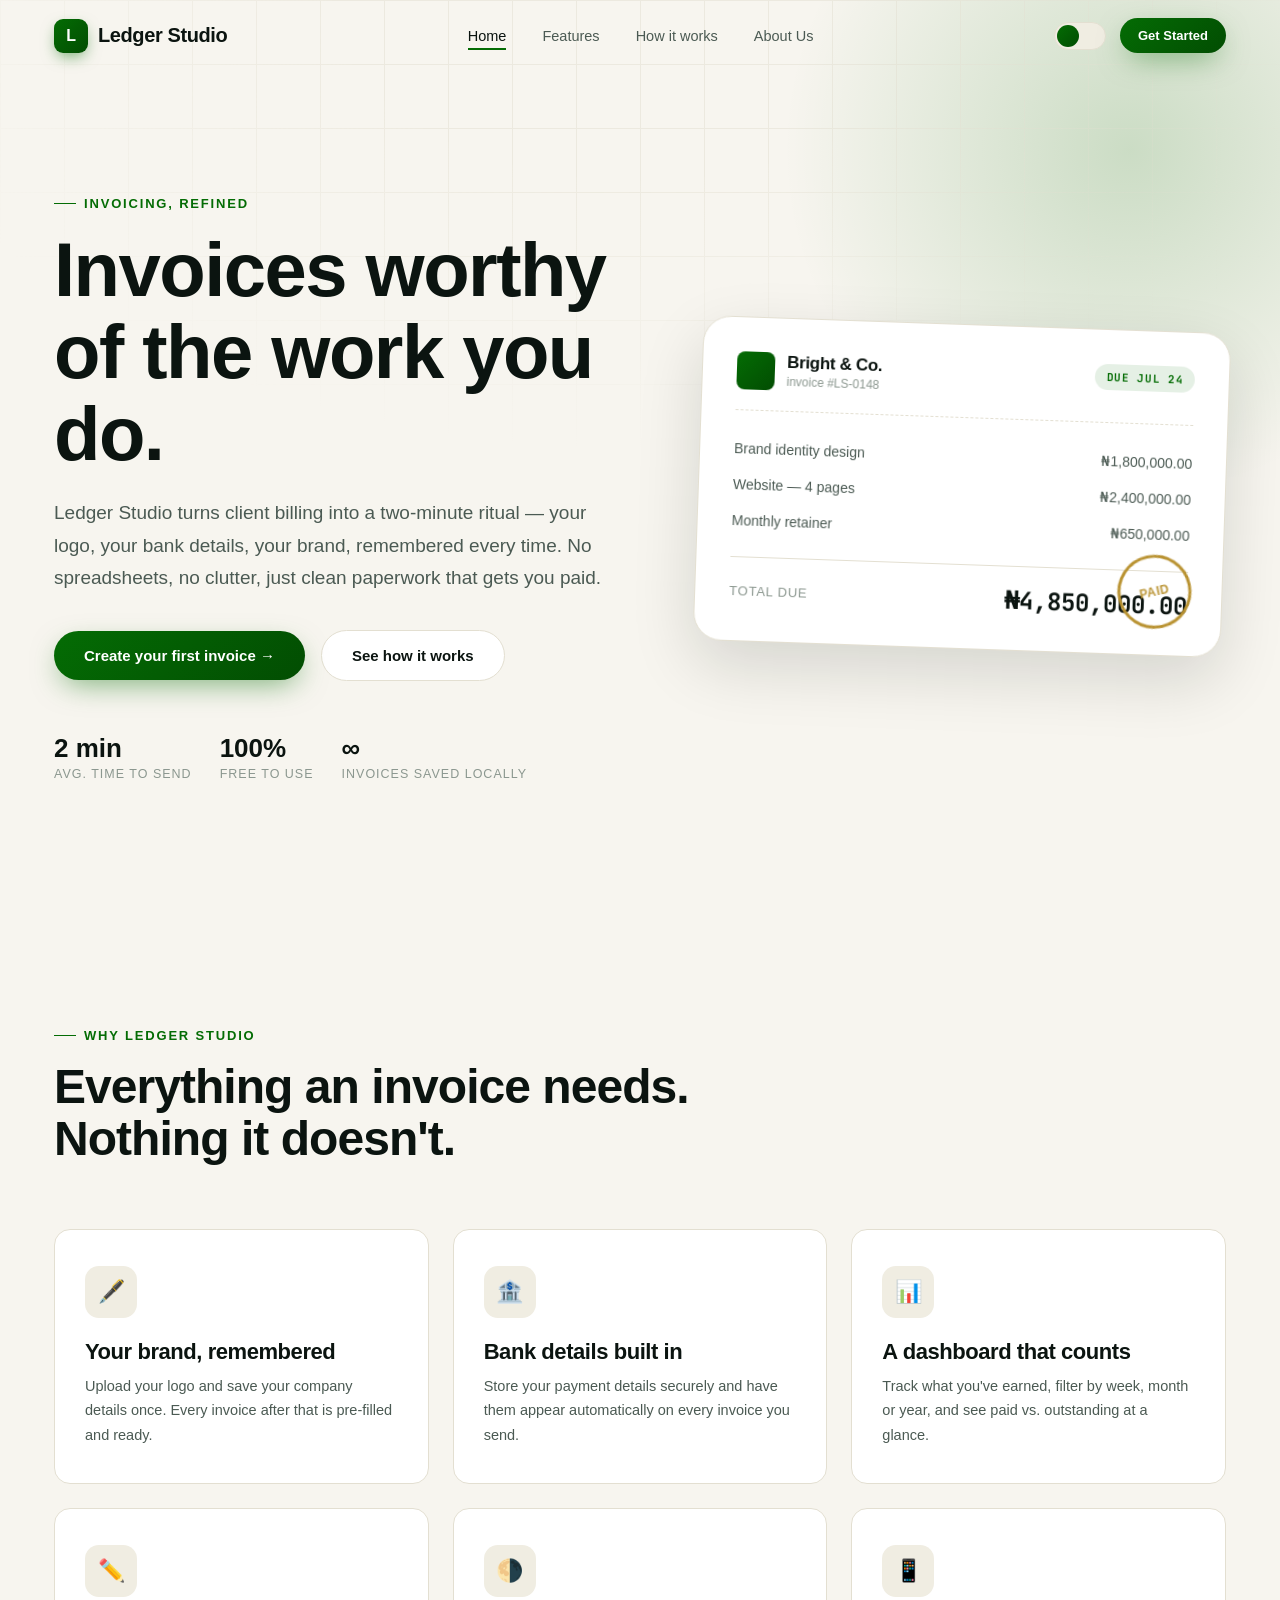
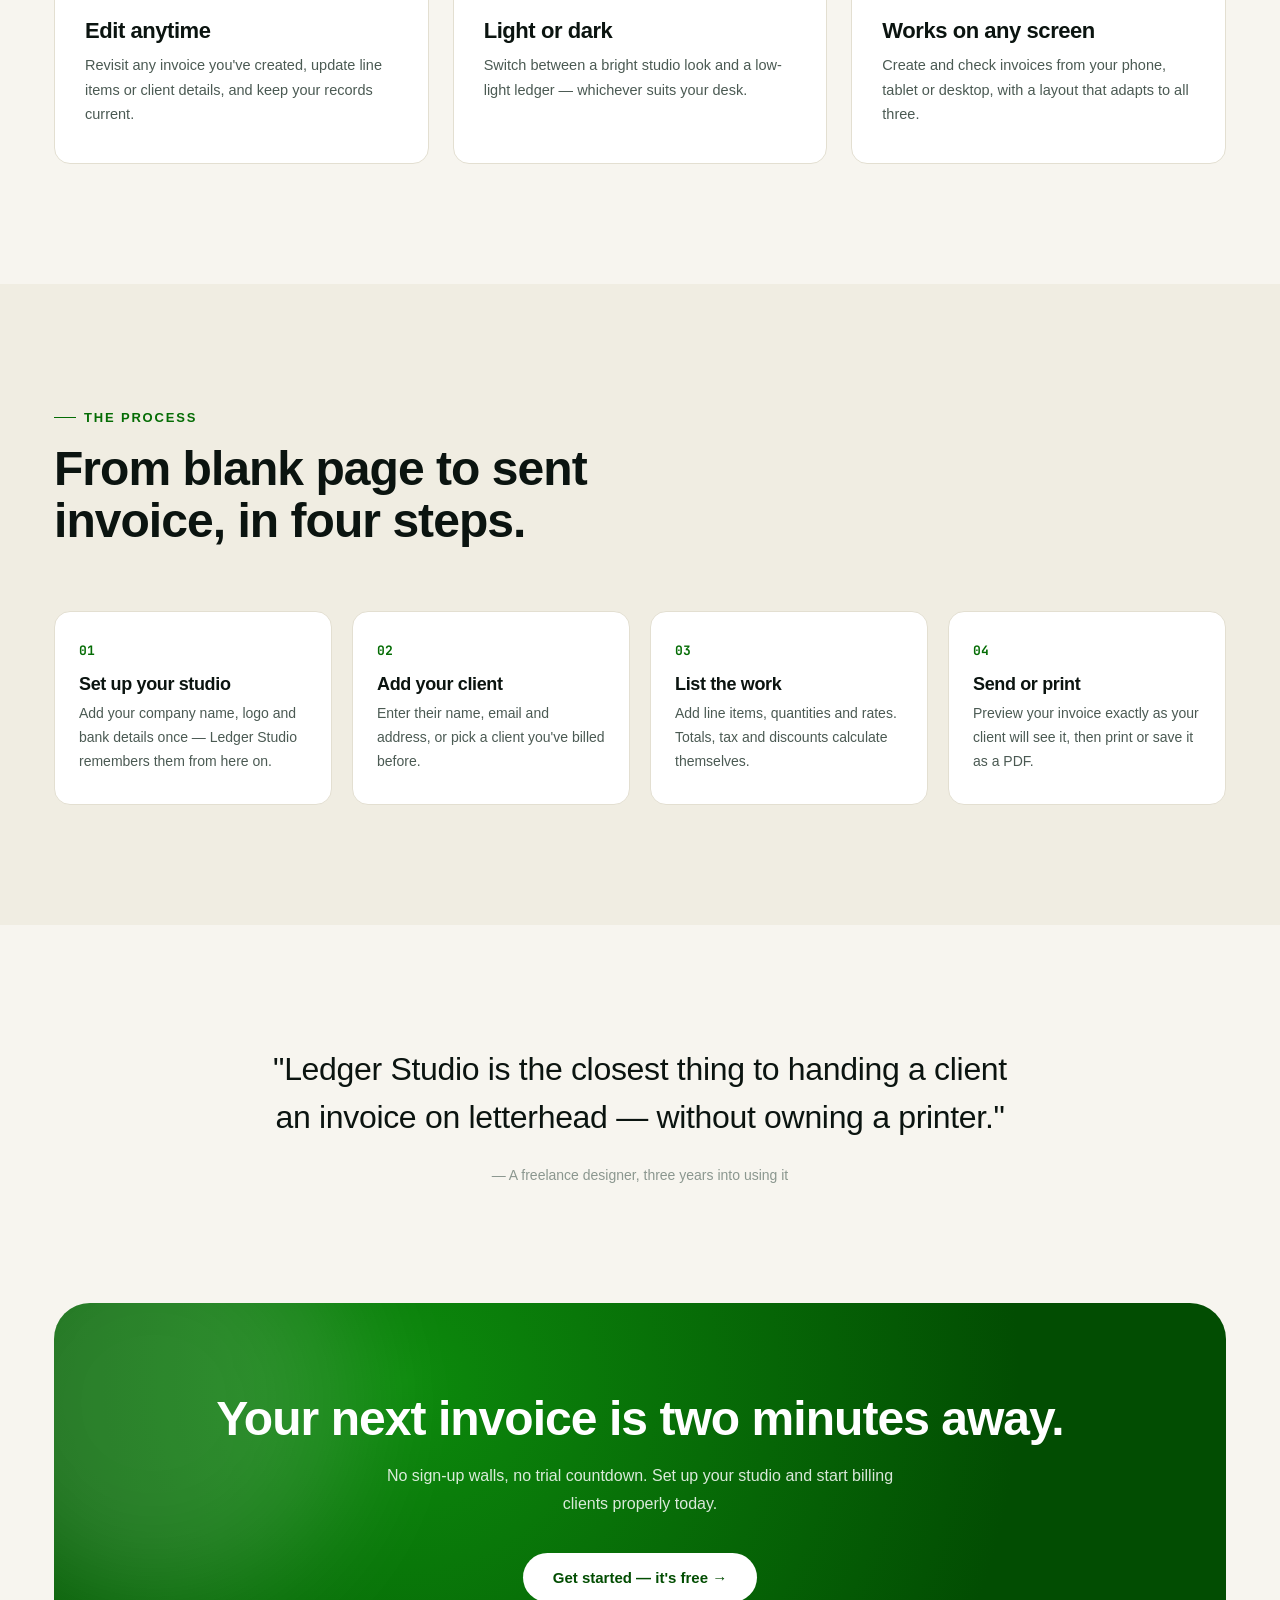
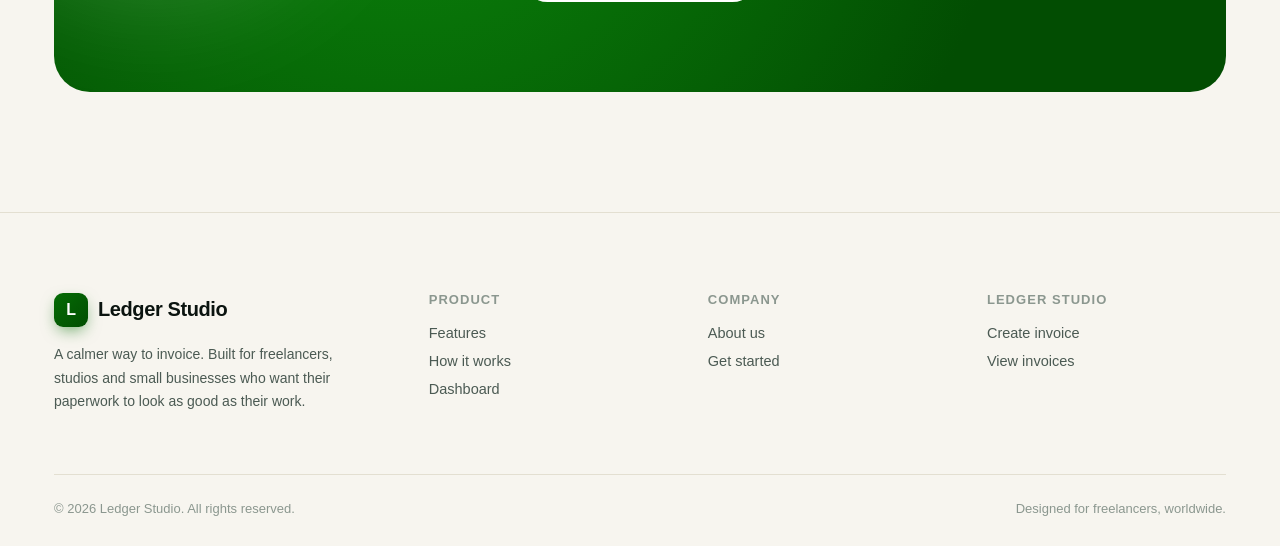
==== commit b74ead71: "another push" ====
--- a/Index.html
+++ b/Index.html
@@ -56,12 +56,12 @@
         </div>
         <span class="im-badge">DUE JUL 24</span>
       </div>
-      <div class="im-row"><span>Brand identity design</span><span>$1,800.00</span></div>
-      <div class="im-row"><span>Website — 4 pages</span><span>$2,400.00</span></div>
-      <div class="im-row"><span>Monthly retainer</span><span>$650.00</span></div>
+      <div class="im-row"><span>Brand identity design</span><span>₦1,800,000.00</span></div>
+      <div class="im-row"><span>Website — 4 pages</span><span>₦2,400,000.00</span></div>
+      <div class="im-row"><span>Monthly retainer</span><span>₦650,000.00</span></div>
       <div class="im-total">
         <span style="font-size:13px;color:var(--ink-faint);text-transform:uppercase;letter-spacing:.06em;">Total due</span>
-        <b class="im-total-num">$4,850.00</b>
+        <b class="im-total-num">₦4,850,000.00</b>
       </div>
       <div class="im-stamp">Paid</div>
     </div>
